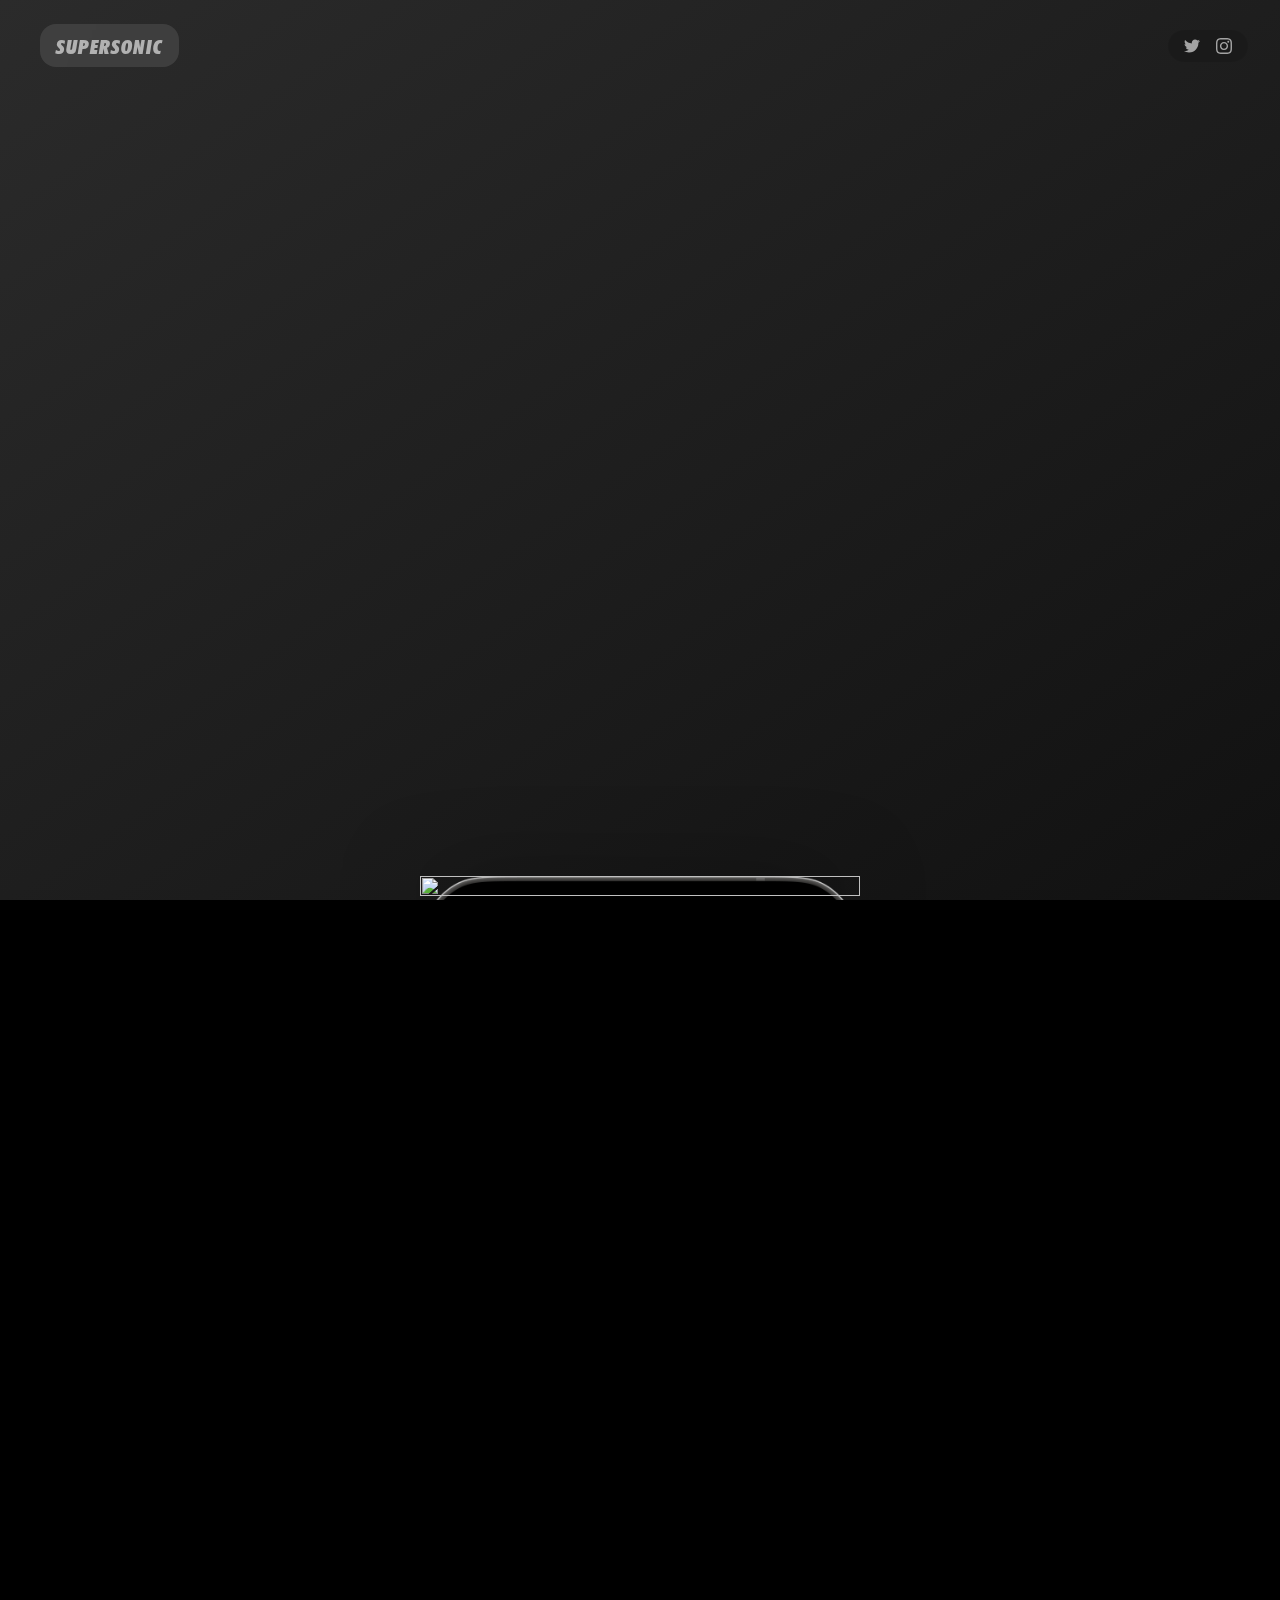
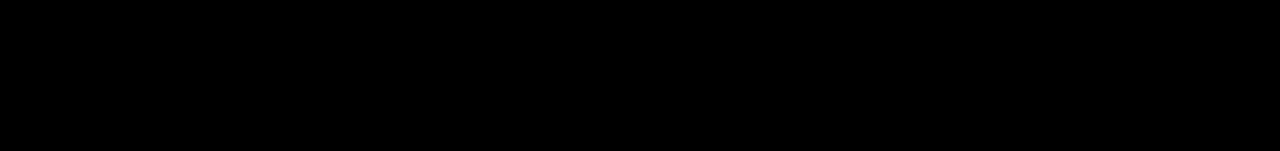
==== index.html @ 7fb21d20 "update official social title" ====
<!DOCTYPE html>
<html lang="en">

<head>
    <meta charset="UTF-8">
    <meta http-equiv="X-UA-Compatible" content="IE=edge">
    <meta name="viewport" content="width=device-width, initial-scale=1.0">
    <meta http-equiv="Content-Security-Policy" content="upgrade-insecure-requests">

    <title>Supersonic</title>

    <link rel="stylesheet" href="/css/style.css">
    <link rel="stylesheet" href="/css/responsive.css">
</head>

<body>
    <div class="wrapper">
        <canvas class="gradient-canvas"></canvas>

        <!-- Header -->
        <header class="container">
            <a href="/" class="logo-top">Supersonic</a>

            <div class="social-top">
                <!-- <a href="#">
                    <svg width="16" height="16" role="img" viewBox="0 0 24 24" fill="currentColor"
                        xmlns="http://www.w3.org/2000/svg">
                        <title>Facebook icon</title>
                        <path
                            d="M23.9981 11.9991C23.9981 5.37216 18.626 0 11.9991 0C5.37216 0 0 5.37216 0 11.9991C0 17.9882 4.38789 22.9522 10.1242 23.8524V15.4676H7.07758V11.9991H10.1242V9.35553C10.1242 6.34826 11.9156 4.68714 14.6564 4.68714C15.9692 4.68714 17.3424 4.92149 17.3424 4.92149V7.87439H15.8294C14.3388 7.87439 13.8739 8.79933 13.8739 9.74824V11.9991H17.2018L16.6698 15.4676H13.8739V23.8524C19.6103 22.9522 23.9981 17.9882 23.9981 11.9991Z">
                        </path>
                    </svg>
                </a> -->
                <a href="https://twitter.com/supersonic_run">
                    <svg width="16" height="16" role="img" viewBox="0 0 24 24" fill="currentColor"
                        xmlns="http://www.w3.org/2000/svg">
                        <title>Twitter icon</title>
                        <path
                            d="M23.954 4.569c-.885.389-1.83.654-2.825.775 1.014-.611 1.794-1.574 2.163-2.723-.951.555-2.005.959-3.127 1.184-.896-.959-2.173-1.559-3.591-1.559-2.717 0-4.92 2.203-4.92 4.917 0 .39.045.765.127 1.124C7.691 8.094 4.066 6.13 1.64 3.161c-.427.722-.666 1.561-.666 2.475 0 1.71.87 3.213 2.188 4.096-.807-.026-1.566-.248-2.228-.616v.061c0 2.385 1.693 4.374 3.946 4.827-.413.111-.849.171-1.296.171-.314 0-.615-.03-.916-.086.631 1.953 2.445 3.377 4.604 3.417-1.68 1.319-3.809 2.105-6.102 2.105-.39 0-.779-.023-1.17-.067 2.189 1.394 4.768 2.209 7.557 2.209 9.054 0 13.999-7.496 13.999-13.986 0-.209 0-.42-.015-.63.961-.689 1.8-1.56 2.46-2.548l-.047-.02z">
                        </path>
                    </svg> </a>
                <a href="https://www.instagram.com/supersonic_run">
                    <svg width="16" height="16" role="img" viewBox="0 0 24 24" fill="currentColor"
                        xmlns="http://www.w3.org/2000/svg">
                        <title>Instagram icon</title>
                        <path
                            d="M12 0C8.74 0 8.333.015 7.053.072 5.775.132 4.905.333 4.14.63c-.789.306-1.459.717-2.126 1.384S.935 3.35.63 4.14C.333 4.905.131 5.775.072 7.053.012 8.333 0 8.74 0 12s.015 3.667.072 4.947c.06 1.277.261 2.148.558 2.913.306.788.717 1.459 1.384 2.126.667.666 1.336 1.079 2.126 1.384.766.296 1.636.499 2.913.558C8.333 23.988 8.74 24 12 24s3.667-.015 4.947-.072c1.277-.06 2.148-.262 2.913-.558.788-.306 1.459-.718 2.126-1.384.666-.667 1.079-1.335 1.384-2.126.296-.765.499-1.636.558-2.913.06-1.28.072-1.687.072-4.947s-.015-3.667-.072-4.947c-.06-1.277-.262-2.149-.558-2.913-.306-.789-.718-1.459-1.384-2.126C21.319 1.347 20.651.935 19.86.63c-.765-.297-1.636-.499-2.913-.558C15.667.012 15.26 0 12 0zm0 2.16c3.203 0 3.585.016 4.85.071 1.17.055 1.805.249 2.227.415.562.217.96.477 1.382.896.419.42.679.819.896 1.381.164.422.36 1.057.413 2.227.057 1.266.07 1.646.07 4.85s-.015 3.585-.074 4.85c-.061 1.17-.256 1.805-.421 2.227-.224.562-.479.96-.899 1.382-.419.419-.824.679-1.38.896-.42.164-1.065.36-2.235.413-1.274.057-1.649.07-4.859.07-3.211 0-3.586-.015-4.859-.074-1.171-.061-1.816-.256-2.236-.421-.569-.224-.96-.479-1.379-.899-.421-.419-.69-.824-.9-1.38-.165-.42-.359-1.065-.42-2.235-.045-1.26-.061-1.649-.061-4.844 0-3.196.016-3.586.061-4.861.061-1.17.255-1.814.42-2.234.21-.57.479-.96.9-1.381.419-.419.81-.689 1.379-.898.42-.166 1.051-.361 2.221-.421 1.275-.045 1.65-.06 4.859-.06l.045.03zm0 3.678c-3.405 0-6.162 2.76-6.162 6.162 0 3.405 2.76 6.162 6.162 6.162 3.405 0 6.162-2.76 6.162-6.162 0-3.405-2.76-6.162-6.162-6.162zM12 16c-2.21 0-4-1.79-4-4s1.79-4 4-4 4 1.79 4 4-1.79 4-4 4zm7.846-10.405c0 .795-.646 1.44-1.44 1.44-.795 0-1.44-.646-1.44-1.44 0-.794.646-1.439 1.44-1.439.793-.001 1.44.645 1.44 1.439z">
                        </path>
                    </svg> </a>
            </div>
        </header>

        <!-- Main Content -->
        <div class="content  container">
            <div class="content__copy">
                <div class="hero">
                    <img src="/assets/images/crown.gif" class="hero-image" height="120" alt="">
                    <h1>
                        <span class="break-line  break-line--heading">Become</span>
                        a runner
                    </h1>
                    <p>
                        Go from zero to regularly running 5kms in just 90 days.
                        Feel your body in motion, get fit and come alive.
                    </p>

                    <a href="#" class="button  open-modal">
                        <svg width="20" height="20" role="img" viewBox="0 0 24 24" fill="currentColor"
                            xmlns="http://www.w3.org/2000/svg">
                            <title>Apple icon</title>
                            <path
                                d="M7.078 23.55c-.473-.316-.893-.703-1.244-1.15-.383-.463-.738-.95-1.064-1.454-.766-1.12-1.365-2.345-1.78-3.636-.5-1.502-.743-2.94-.743-4.347 0-1.57.34-2.94 1.002-4.09.49-.9 1.22-1.653 2.1-2.182.85-.53 1.84-.82 2.84-.84.35 0 .73.05 1.13.15.29.08.64.21 1.07.37.55.21.85.34.95.37.32.12.59.17.8.17.16 0 .39-.05.645-.13.145-.05.42-.14.81-.31.386-.14.692-.26.935-.35.37-.11.728-.21 1.05-.26.39-.06.777-.08 1.148-.05.71.05 1.36.2 1.94.42 1.02.41 1.843 1.05 2.457 1.96-.26.16-.5.346-.725.55-.487.43-.9.94-1.23 1.505-.43.77-.65 1.64-.644 2.52.015 1.083.29 2.035.84 2.86.387.6.904 1.114 1.534 1.536.31.21.582.355.84.45-.12.375-.252.74-.405 1.1-.347.807-.76 1.58-1.25 2.31-.432.63-.772 1.1-1.03 1.41-.402.48-.79.84-1.18 1.097-.43.285-.935.436-1.452.436-.35.015-.7-.03-1.034-.127-.29-.095-.576-.202-.856-.323-.293-.134-.596-.248-.905-.34-.38-.1-.77-.148-1.164-.147-.4 0-.79.05-1.16.145-.31.088-.61.196-.907.325-.42.175-.695.29-.855.34-.324.096-.656.154-.99.175-.52 0-1.004-.15-1.486-.45zm6.854-18.46c-.68.34-1.326.484-1.973.436-.1-.646 0-1.31.27-2.037.24-.62.56-1.18 1-1.68.46-.52 1.01-.95 1.63-1.26.66-.34 1.29-.52 1.89-.55.08.68 0 1.35-.25 2.07-.228.64-.568 1.23-1 1.76-.435.52-.975.95-1.586 1.26z">
                            </path>
                        </svg>
                        Get invited to Supersonic
                    </a>
                </div>
                <div class="more-info">
                    <div class="more-info__tile">
                        <h2>For everyday runners</h2>
                        <p>Most running apps focus on advanced runners. Supersonic was designed explicitly to help everyday runners get into and love running.</p>
                    </div>
                    <div class="more-info__tile">
                        <h2>Make runs fun</h2>
                        <p>“No pain, no gain”? Hogwash. With Supersonic, you’ll make steady progress with guided runs, become a runner and have fun along the way.</p>
                    </div>
                    <div class="more-info__tile">
                        <h2>A habit for life</h2>
                        <p>With Supersonic’s social running features, you’ll get motivated by being around others, look forward to every run and get a new habit for life.</p>
                    </div>
                </div>

                <footer>
                    <p>
                        Copyright &copy; 2021 Supersonic Inc. All Rights Reserved. <br />
                        Made by 
                        <a target="_blank" href="https://twitter.com/felixjamestin">Felix Jamestin</a>, 
                        <a target="_blank" href="https://twitter.com/thekaranchawla">Karan Chawla</a>, 
                        <a target="_blank" href="https://www.linkedin.com/in/puneetgoyal08/">Puneet Goyal</a>, and 
                        <a target="_blank" href="https://twitter.com/kushsolitary">Kushagra Agarwal</a>.
                    </p>
                </footer>
            </div>
            <div class="content__demo">
                <div class="phone">
                    <img src="/assets/images/screens/map.png" alt="">
                </div>

                <div class="more-info">
                    <div class="more-info__tile">
                        <h2>For everyday runners</h2>
                        <p>Most running apps focus on advanced runners. Supersonic was designed explicitly to help everyday runners get into and love running.</p>
                    </div>
                    <div class="more-info__tile">
                        <h2>Make runs fun</h2>
                        <p>“No pain, no gain”? Hogwash. With Supersonic, you’ll make steady progress with guided runs, become a runner and have fun along the way.</p>
                    </div>
                    <div class="more-info__tile">
                        <h2>A habit for life</h2>
                        <p>With Supersonic’s social running features, you’ll get motivated by being around others, look forward to every run and get a new habit for life.</p>
                    </div>
                </div>

                <footer>
                    <p>
                        Copyright &copy; 2021 Supersonic Inc. All Rights Reserved. <br />
                        Made by 
                        <a target="_blank" href="https://twitter.com/felixjamestin">Felix Jamestin</a>, 
                        <a target="_blank" href="https://twitter.com/thekaranchawla">Karan Chawla</a>, 
                        <a target="_blank" href="https://www.linkedin.com/in/puneetgoyal08/">Puneet Goyal</a>, and 
                        <a target="_blank" href="https://twitter.com/kushsolitary">Kushagra Agarwal</a>.
                    </p>
                </footer>


            </div>
            <div class="content__runners">
                <div class="aspect-ratio-box">
                    <div class="bubbles">
                        <div class="bubbles__child bubbles__child--1"></div>
                        <div class="bubbles__child bubbles__child--2"></div>
                        <div class="bubbles__child bubbles__child--3"></div>
                        <div class="bubbles__child bubbles__child--4"></div>
                        <div class="bubbles__child bubbles__child--5"></div>
                        <div class="bubbles__child bubbles__child--6"></div>
                        <div class="bubbles__child bubbles__child--7"></div>
                        <div class="bubbles__child bubbles__child--8"></div>
                        <div class="bubbles__child bubbles__child--9"></div>
                        <div class="bubbles__child bubbles__child--10"></div>
                        <div class="bubbles__child bubbles__child--11"></div>
                        <div class="bubbles__child bubbles__child--12"></div>
                    </div>
                </div>
            </div>
        </div>
    </div>

    <div class="modal">
        <div class="modal__overlay"></div>
        <div class="modal__main">
            <form method="post" class="beta-form">
                <div>
                    <p class="form-heading">Supersonic is currently under development. We'll send you an invite as soon
                        we launch our private beta.</p>
                    <p class="note">Thank you for your interest, you're now on the list!</p>

                    <div class="form-fields">
                        <label for="email">Email Address</label>
                        <input type="email" placeholder="eleanor@thegoodplace.com" name="email" required id="email">
                    </div>
                    <div class="form-fields">
                        <input type="submit" value="Submit" class="button">
                        <a href="" class="button  button--disabled">
                            Submitting...
                            <svg width="20px" height="20px" viewBox="0 0 24 24" xmlns="http://www.w3.org/2000/svg"
                                fill="currentColor" color="#fff">
                                <g>
                                    <path
                                        d="M10.998 22a.846.846 0 010-1.692 9.308 9.308 0 000-18.616 9.286 9.286 0 00-7.205 3.416.846.846 0 11-1.31-1.072A10.978 10.978 0 0110.998 0c6.075 0 11 4.925 11 11s-4.925 11-11 11z">
                                    </path>
                                    <animateTransform attributeName="transform" attributeType="XML" type="rotate"
                                        from="0 11 11" to="360 11 11" dur=".6s" calcMode="linear"
                                        repeatCount="indefinite"></animateTransform>
                                </g>
                            </svg>
                        </a>
                        <a href="" class="button  button--cancel">Close</a>
                    </div>
                    <p class="form__error"></p>
                </div>
            </form>
        </div>
    </div>

    <script src="/scripts/gradient.js"></script>
    <script src="/scripts/form.js"></script>
</body>

</html>
---- css/style.css ----
@import url('https://fonts.googleapis.com/css2?family=Roboto:wght@400;500;700&display=swap');

@font-face {
    font-family: 'FuturaBT';
    src: url('/assets/fonts/FuturaBT-CondExtraBlackIt.woff2') format('woff2'),
        url('/assets/fonts/FuturaBT-CondExtraBlackIt.woff') format('woff'),
        url('/assets/fonts/FuturaBT-CondExtraBlackIt.ttf') format('truetype');
    font-weight: normal;
    font-style: normal;
    font-display: swap;
}

* {
    margin: 0;
    padding: 0;
    box-sizing: border-box;
}

body {
    min-height: 100vh;
    font-family: Roboto, sans-serif;
    background: black
}

body.modal-open {
    max-height: 100vh;
    overflow: hidden;
}

body.modal-open .modal {
    visibility: visible;
    opacity: 1;
}

.wrapper {
    position: relative;
    min-height: 100vh;
    z-index: 0;
}

.wrapper > * {
    width: 100vw;
}

.wrapper:after,
.wrapper:before {
    content: '';
    position: fixed;
    width: 50%;
    top: 0;
    bottom: 0;
    z-index: -1;
}

.wrapper:before {
    width: 100%;
    background: linear-gradient(281.13deg, #FEDFDC 0%, #CDE7C7 50%);
}

.gradient-canvas {
    position: fixed;
    width: 100%;
    height: 100%;
    top: 0;
    left: 0;

    --gradient-color-1: #65DC93;
    --gradient-color-2: #CDE7C7;
    --gradient-color-3: #FFD7C3;
    --gradient-color-4: #FEDFDC;  

    transform: translateX(-100%);
    animation: 1s ease 0.4s forwards expand-light;
    -webkit-animation: 1s ease 0.4s forwards expand-light;
    -webkit-transform: translateX(-100%);
    -moz-transform: translateX(-100%);
    -ms-transform: translateX(-100%);
    -o-transform: translateX(-100%);
}

.wrapper:after {
    width: 100%;
    transform: translateX(0);
    background: linear-gradient(144.79deg, #2B2B2B 0%, #111111 100%);
    /* animation: 1s ease 0.4s forwards contract-dark;
    -webkit-animation: 1s ease 0.4s forwards contract-dark; */
}
/* 
@keyframes contract-dark {
    0% {
        width: 100%;
        transform: translateX(0);
        -webkit-transform: translateX(0);
        -moz-transform: translateX(0);
        -ms-transform: translateX(0);
        -o-transform: translateX(0);
    }
    100% {
        width: 50%;
        transform: translateX(100%);
        -webkit-transform: translateX(100%);
        -moz-transform: translateX(100%);
        -ms-transform: translateX(100%);
        -o-transform: translateX(100%);
    }
} */

@keyframes expand-light {
    0% {
        transform: translateX(-100%);
        -webkit-transform: translateX(-100%);
        -moz-transform: translateX(-100%);
        -ms-transform: translateX(-100%);
        -o-transform: translateX(-100%);
    }
    100% {
        transform: translateX(-50%);
        -webkit-transform: translateX(-50%);
        -moz-transform: translateX(-50%);
        -ms-transform: translateX(-50%);
        -o-transform: translateX(-50%);
    }
}

.container {
    max-width: 1600px;
    margin: 0 auto;
    padding: 0 40px;
}

header {
    display: flex;
    justify-content: space-between;
    align-items: center;
    position: sticky;
    top: 24px;
    align-self: flex-start;
    z-index: 5;
}

.logo-top {
    font-size: 20px;
    font-family: FuturaBT, sans-serif;
    color: rgba(255, 255, 255, 0.6);
    text-decoration: none;
    text-transform: uppercase;
    letter-spacing: 1px;
    animation: 0.3s ease 0.4s forwards turn-black;
    -webkit-animation: 0.3s ease 0.4s forwards turn-black;
    padding: 8px 16px;
    background: rgba(255, 255, 255, 0.1);
    backdrop-filter: blur(20px);
    -webkit-backdrop-filter: blur(20px);
    -moz-backdrop-filter: blur(20px);
    border-radius: 16px;
    -moz-border-radius: 16px;
    -ms-border-radius: 16px;
    -o-border-radius: 16px;
    -webkit-border-radius: 16px;
}

@keyframes turn-black {
    from { color: rgba(255, 255, 255, 0.6); }
    to { color: rgba(0, 0, 0, 0.6); }
}

.social-top {
    margin: 0 -8px;
    font-size: 0;

    padding: 8px;
    background: rgba(0, 0, 0, 0.1);
    backdrop-filter: blur(20px);
    -webkit-backdrop-filter: blur(20px);
    -moz-backdrop-filter: blur(20px);
    border-radius: 16px;
    -moz-border-radius: 16px;
    -ms-border-radius: 16px;
    -o-border-radius: 16px;
    -webkit-border-radius: 16px;
}

.social-top a {
    margin: 0 8px;
    opacity: 0.6;
    color: white;
    transition: opacity 0.14s ease;
    display: inline-block;
    height: 16px;
    width: 16px;
    -webkit-transition: opacity 0.14s ease;
    -moz-transition: opacity 0.14s ease;
    -ms-transition: opacity 0.14s ease;
    -o-transition: opacity 0.14s ease;
}

.social-top a:hover {
    opacity: 1
}

.content {
    display: flex;
    flex: 1;
    align-items: center;
    min-height: calc(100vh - 59px);
    padding-top: 32px;
}

.content__copy {
    flex: 1;
    opacity: 0;
    align-self: stretch;

    transform: translateX(-100px);
    -webkit-transform: translateX(-100px);
    -moz-transform: translateX(-100px);
    -ms-transform: translateX(-100px);
    -o-transform: translateX(-100px);
    animation: 1s ease 0.5s forwards fadein;
    -webkit-animation: 1s ease 0.5s forwards fadein;
}

.hero {
    padding-top: 80px;
    width: calc(50% - 300px);
}

@keyframes fadein {
    from {
        opacity: 0;
        transform:  translateX(-100px);
        -webkit-transform:  translateX(-100px);
        -moz-transform:  translateX(-100px);
        -ms-transform:  translateX(-100px);
        -o-transform:  translateX(-100px);
    }
    to {
        opacity: 1;
        transform:  translateX(0);
        -webkit-transform:  translateX(0);
        -moz-transform:  translateX(0);
        -ms-transform:  translateX(0);
        -o-transform:  translateX(0);
}
}

.hero-image {
    mix-blend-mode: darken;
}

.break-line {
    display: block;
}

h1 {
    font-size: 80px;
    line-height: 80px;
    font-family: FuturaBT, sans-serif;
    margin-top: 40px;
    color: #222;
}

p {
    font-size: 20px;
    color: rgba(0, 0, 0, 0.6);
    font-weight: 500;
    line-height: 1.5;
    margin-top: 40px;
}

.button {
    background: #1ACA5F;
    box-shadow: 0px 0px 30px rgba(26, 202, 95, 0.4);
    border-radius: 500px;
    -webkit-border-radius: 500px;
    -moz-border-radius: 500px;
    -ms-border-radius: 500px;
    -o-border-radius: 500px;
    display: inline-flex;
    align-items: center;
    color: white;
    text-decoration: none;
    padding: 16px 32px;
    font-size: 18px;
    font-weight: 500;
    margin-top: 40px;
}

.button--disabled {
    opacity: 0.75;
    pointer-events: none;
}

.button svg {
    margin-right: 12px;
    position: relative;
    top: -1px;
}

.content__demo {
    display: flex;
    align-items: flex-end;
    position: fixed;
    bottom: 0;
    left: 50%;
    z-index: 2;
    transform: translateX(-50%);
    -webkit-transform: translateX(-50%);
    -moz-transform: translateX(-50%);
    -ms-transform: translateX(-50%);
    -o-transform: translateX(-50%);
}

.content__demo .more-info, 
.content__demo footer {
    display: none;
}

.content__runners {
    align-self: stretch;
    display: flex;
    justify-content: flex-start;
    align-items: center;
    flex: 1;
    position: fixed;
    top: 0;
    bottom: 0;
    right: 0;
    height: 100%;
    width: 50%;
}

.phone {
    width: 440px;
    max-height: 800px;
    height: 100%;
    background: url(/assets/images/iphone.png) center top no-repeat;
    background-size: cover;
    position: relative;
    z-index: 2;
    filter: drop-shadow(0 5px 40px rgba(0, 0, 0, 0.5));
    -webkit-filter: drop-shadow(0 5px 40px rgba(0, 0, 0, 0.5));
    overflow: hidden;
}

.phone img {
    object-fit: cover;
    object-position: center top;
    width: 100%;
    height: 100%;
}

.aspect-ratio-box {
    position: relative;
    width: 100%;
    height: 0;
    top: 64px;
    padding-top: calc(684 / 590 * 100%);
}

.bubbles {
    position: absolute;
    width: 100%;
    height: 100%;
    left: 20%;
    top: 50%;
    transform: translateY(-50%);
    max-width: 540px;
    max-height: 626px;
    mask-image: linear-gradient(90deg, rgba(43, 43, 43, 0) 9.83%, #111111 39.15%);
    -webkit-mask-image: linear-gradient(90deg, rgba(43, 43, 43, 0) 9.83%, #111111 39.15%);
    -webkit-transform: translateY(-50%);
    -moz-transform: translateY(-50%);
    -ms-transform: translateY(-50%);
    -o-transform: translateY(-50%);
}

.bubbles__child {
    background: #444;
    border-radius: 50%;
    position: absolute;
    -webkit-border-radius: 50%;
    -moz-border-radius: 50%;
    -ms-border-radius: 50%;
    -o-border-radius: 50%;
    background-size: contain;
    opacity: 0;
    transform: scale(0.5);
    -webkit-transform: scale(0.5);
    -moz-transform: scale(0.5);
    -ms-transform: scale(0.5);
    -o-transform: scale(0.5);
    animation: 0.2s ease 0s forwards bubble-up;
    -webkit-animation: 0.2s ease 0s forwards bubble-up;
}

.bubbles__child--1 {
    width: 17.28813559322034%;
    height: 14.912280701754385%;
    top: 0.7309941520467835%;
    left: 19.661016949152543%;
    background-image: url(/assets/images/runners/1.png);

    animation-delay: 1s;
}

.bubbles__child--2 {
    width: 13.559322033898304%;
    height: 11.695906432748536%;
    top: 20.029239766081872%;
    left: 8.64406779661017%;
    background-image: url(/assets/images/runners/2.png);
    animation-delay: 1.05s;
}

.bubbles__child--3 {
    width: 30.677966101694913%;
    height: 26.46198830409357%;
    top: 38.30409356725146%;
    left: 0%;
    background-image: url(/assets/images/runners/3.png);
    animation-delay: 1.10s;
}

.bubbles__child--4 {
    width: 27.11864406779661%;
    height: 23.391812865497073%;
    top: 69.88304093567251%;
    left: 13.728813559322035%;
    background-image: url(/assets/images/runners/4.png);
    animation-delay: 1.15s;
}

.bubbles__child--5 {
    width: 24.576271186440678%;
    height: 21.198830409356724%;
    top: 18.859649122807017%;
    left: 26.27118644067797%;
    background-image: url(/assets/images/runners/5.png);
    animation-delay: 1.20s;
}

.bubbles__child--6 {
    width: 27.45762711864407%;
    height: 23.684210526315788%;
    top: 44.88304093567251%;
    left: 36.271186440677965%;
    background-image: url(/assets/images/runners/6.png);
    animation-delay: 1.25s;
}

.bubbles__child--7 {
    width: 32.3728813559322%;
    height: 27.923976608187136%;
    top: 72.07602339181285%;
    left: 46.440677966101696%;
    background-image: url(/assets/images/runners/7.png);
    animation-delay: 1.30s;
}

.bubbles__child--8 {
    width: 27.11864406779661%;
    height: 23.391812865497073%;
    top: 0%;
    left: 50.847457627118644%;
    background-image: url(/assets/images/runners/8.png);
    animation-delay: 1.35s;
}

.bubbles__child--9 {
    width: 16.101694915254235%;
    height: 13.88888888888889%;
    top: 29.093567251461987%;
    left: 56.271186440677965%;
    background-image: url(/assets/images/runners/9.png);
    animation-delay: 1.40s;
}

.bubbles__child--10 {
    width: 17.28813559322034%;
    height: 14.912280701754385%;
    top: 24.853801169590643%;
    left: 79.66101694915254%;
    background-image: url(/assets/images/runners/10.png);
    animation-delay: 1.45s;
}

.bubbles__child--11 {
    width: 30.677966101694913%;
    height: 26.46198830409357%;
    top: 45.614035087719294%;
    left: 69.32203389830508%;
    background-image: url(/assets/images/runners/11.png);
    animation-delay: 1.50s;
}

.bubbles__child--12 {
    width: 13.559322033898304%;
    height: 11.695906432748536%;
    top: 76.31578947368422%;
    left: 83.38983050847457%;
    background-image: url(/assets/images/runners/12.png);
    animation-delay: 1.55s;
}

@keyframes bubble-up {
    from {
        opacity: 0;
        transform: scale(0.5);
        -webkit-transform: scale(0.5);
        -moz-transform: scale(0.5);
        -ms-transform: scale(0.5);
        -o-transform: scale(0.5);
    }
    to {
        opacity: 1;
        transform: scale(1);
        -webkit-transform: scale(1);
        -moz-transform: scale(1);
        -ms-transform: scale(1);
        -o-transform: scale(1);
    }
}


/** More info **/
.more-info {
    width: calc(50% - 300px);
    margin-top: 80px;
}

.more-info__tile__icon {
    height: 56px;
    width: 56px;
    background: rgba(0, 0, 0, 0.25);
    border-radius: 50%;
    -webkit-border-radius: 50%;
    -moz-border-radius: 50%;
    -ms-border-radius: 50%;
    -o-border-radius: 50%;
    margin-bottom: 24px;
}

.more-info__tile p {
    font-size: 18px;
    margin-top: 20px;
    color: rgba(0, 0, 0, 0.6);
}

.more-info__tile h2 {
    font-size: 28px;
    font-family: FuturaBT, sans-serif;
    color: rgba(0, 0, 0, 0.75);
    letter-spacing: 1px;
    padding-left: 20px;
    position: relative;
}

.more-info__tile h2:before {
    content: '';
    position: absolute;
    left: 0;
    height: 80%;
    width: 4px;
    top: 6px;
    border-radius: 2px;
    background: #1ACA5F;
    -webkit-border-radius: 2px;
    -moz-border-radius: 2px;
    -ms-border-radius: 2px;
    -o-border-radius: 2px;
}

.more-info__tile:not(:last-of-type) {
    margin-bottom: 48px;
}

footer {
    width: calc(50% - 300px);
    margin-top: 80px;
    padding-bottom: 80px;
}

footer p {
    font-size: 16px;
    font-weight: 400;
    margin-top: 16px;
}

footer a {
    color: rgba(0, 0, 0, 0.75);
}

/** Modal **/
.modal {
    visibility: hidden;
    opacity: 0;
    transition: all 0.2s ease;
}

.modal__main {
    position: fixed;
    width: calc(100% - 80px);
    max-width: 500px;
    padding: 40px;
    border-radius: 20px;
    background: linear-gradient(281.13deg, #FEDFDC 0%, #CDE7C7 50%);
    left: 50%;
    top: 50%;
    transform: translate(-50%, -50%);
}

.modal__main p.form-heading {
    margin-bottom: 30px;
    font-size: 20px;
    line-height: 150%;
    margin-top: 0;
}

.modal__main label { 
    display: block; 
    font-family: 'Roboto', sans-serif;
    color: rgba(0, 0, 0, 0.5);
    font-weight: 500;
}

.modal__main input {
    font-family: 'Roboto', sans-serif;
}

.modal__main .note, 
.modal__main .form__error {
    font-size: 16px;
    margin-top: 8px;
    font-weight: 400;
    display: none;
    letter-spacing: 0;
}

.modal__main input[type=email] {
    height: 48px;
    display: block;
    width: 100%;
    margin-top: 10px;
    border-radius: 10px;
    outline: 0;
    border: 0;
    padding: 0 20px;
    font-size: 16px;
}

.modal__main input[type=submit], .button--cancel {
    display: inline-block;
    border: 0;
    outline: 0;
    margin-top: 30px;
    cursor: pointer;
    padding: 12px 40px;
    margin-right: 10px;
}

.modal__main .button--cancel {
    color: rgba(0, 0, 0, 0.5);
    background: transparent;
    border: 1px solid #1ACA5F;
    opacity: 1;
    visibility: visible;
    text-align: center;
    transition: opacity 0.2s ease;
    -webkit-transition: opacity 0.2s ease;
    -moz-transition: opacity 0.2s ease;
    -ms-transition: opacity 0.2s ease;
    -o-transition: opacity 0.2s ease;
}

.modal__overlay {
    position: fixed;
    left: 0;
    right: 0;
    top: 0;
    bottom: 0;
    background: rgba(0, 0, 0, 0.8);
}

.beta-form .button--disabled {
    display: none;
    margin-top: 30px;
    align-items: center;
}

.beta-form .button--disabled svg {
    top: 0;
    margin-left: 5px;
    margin-right: 0;
}

.beta-form--submitting .button--cancel {
    opacity: 0;
    visibility: hidden;
}

.beta-form--submitting .button--disabled {
    display: inline-flex;
}

.beta-form--submitting input[type=submit] {
    display: none;
}

.beta-form--submitted .form-fields {
     display: none;
}

.beta-form--submitted .note {
    display: block;
}

.beta-form--error .form__error {
    display: block;
}
---- css/responsive.css ----
@media (max-width: 1400px) {
    h1 {
        font-size: 64px;
        line-height: 72px;
    }
    
    p {
        padding-right: 40px;
    }
}

@media (max-width: 1000px) {
    .content__runners {
        display: none;
    }
}


@media (max-width: 800px) {
    .content__runners {
        display: none;
    }

    .content {
        flex-direction: column;
        align-items: center;
        padding-top: 40px;
    }

    .wrapper:before { width: 100%; animation: none ; -webkit-animation: none ; }
    .wrapper:after { width: 0%; animation: none ; -webkit-animation: none ; }
    .gradient-canvas {
        width: 100%;
        animation: none ;
        -webkit-animation: none;
        transform: none;
        -webkit-transform: none;
        -moz-transform: none;
        -ms-transform: none;
        -o-transform: none;
}

    .content__copy {
        animation: none;
        -webkit-animation: none;
        opacity: 1;
        transform: translateX(0);
        -webkit-transform: translateX(0);
        -moz-transform: translateX(0);
        -ms-transform: translateX(0);
        -o-transform: translateX(0);
}
    .social-top a {
        color: black
    }

    .phone {
        height: auto;
        max-height: unset;
        margin-top: 40px;
        width: 100%;
        max-width: 440px;
    }

    .content__demo {
        position: relative;
        margin: 0 -40px;
        padding: 0 40px 40px;
    }

    .content__demo:before {
        background: linear-gradient(144.79deg, #2B2B2B 0%, #111111 100%);
        content: '';
        top: 160px;
        left: 0;
        right: 0;
        bottom: 0;
        position: absolute;
    }

    .content__copy {
        text-align: center;
    }

    h1 {
        font-size: 48px;
        line-height: 56px;
        margin-top: 24px;
    }

    p {
        margin-top: 24px;
        padding-right: 0;
        max-width: 100%;
    }

    .button {
        margin-top: 24px;
        width: 100%;
        justify-content: center;
    }

    .break-line--heading {
        display: inline;
    }

    .content__demo,
    .content__copy {
        justify-content: center;
    }

    a.logo-top {
        color: black;
        animation: none;
        -webkit-animation: none;
}
}

@media (min-height: 1000px) {
    .content__demo {
        align-items: center;
    }

    .phone {
        max-height: 890px;
    }
}
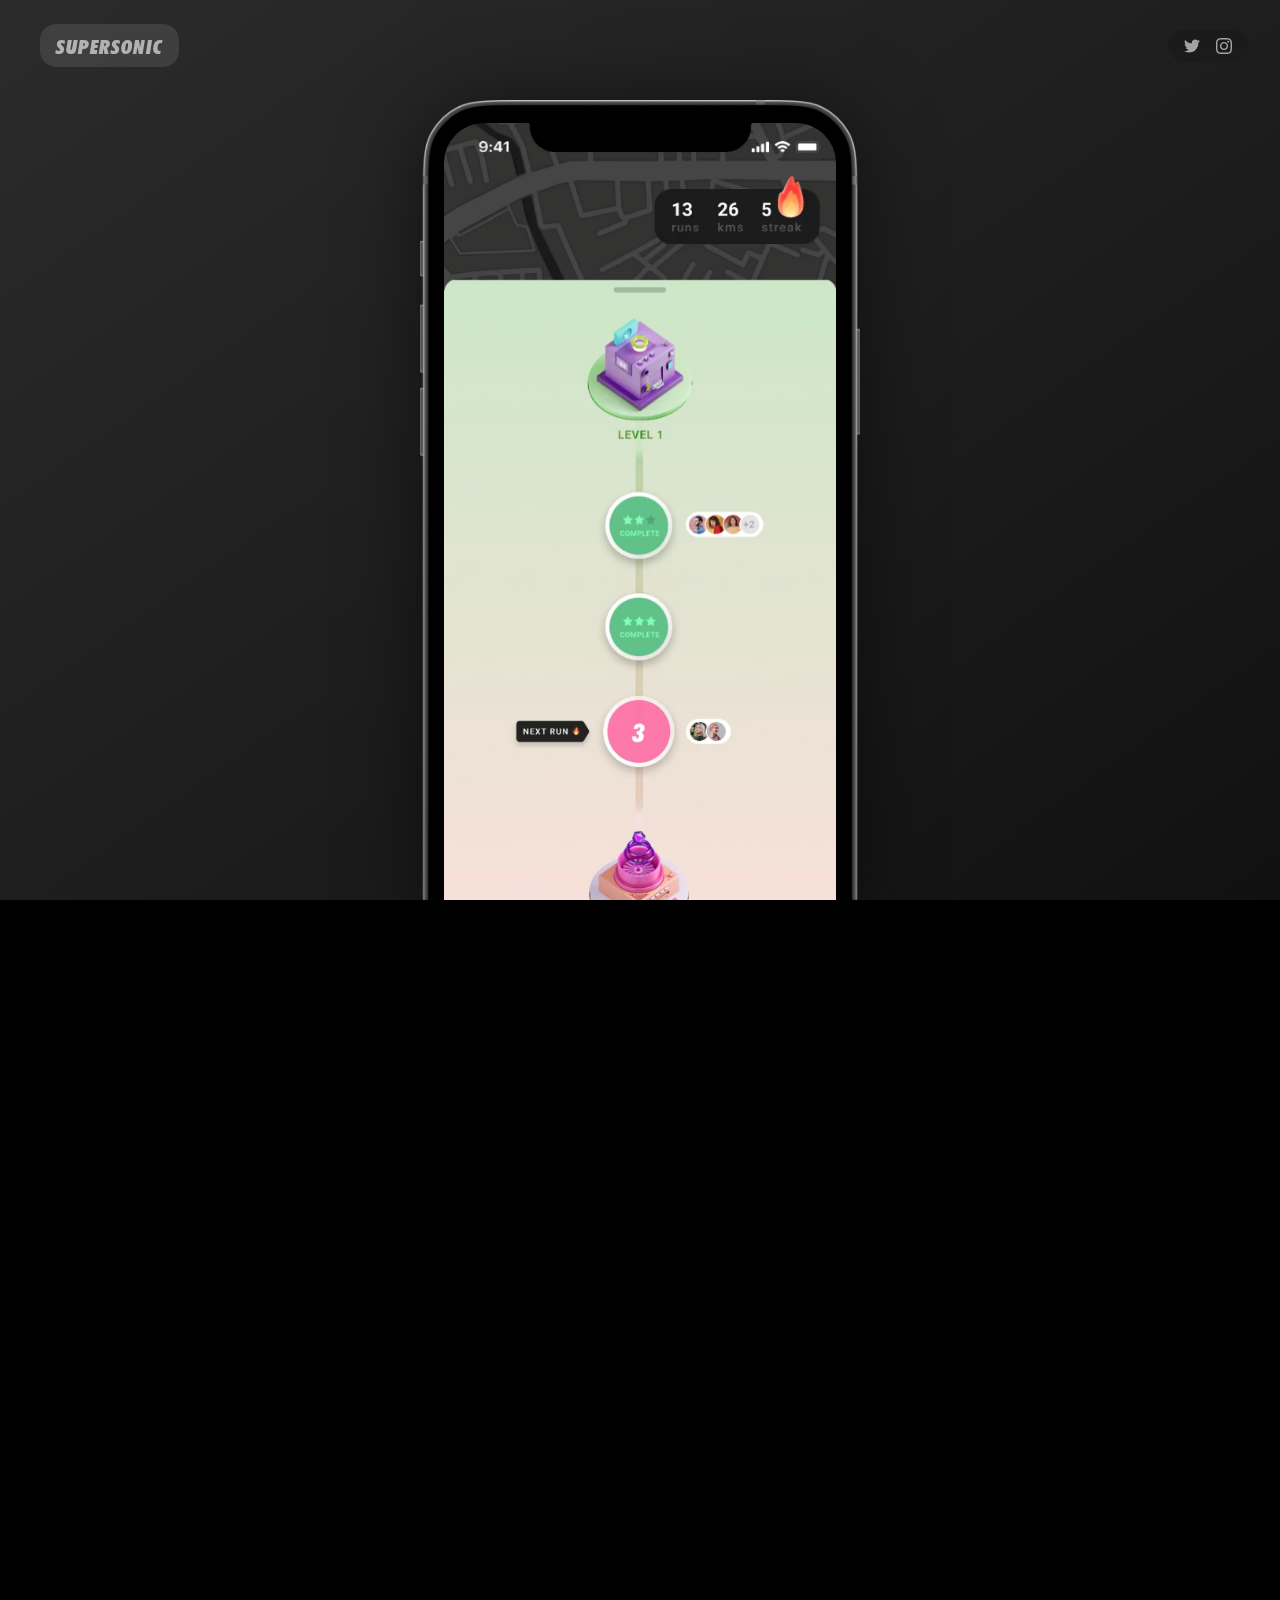
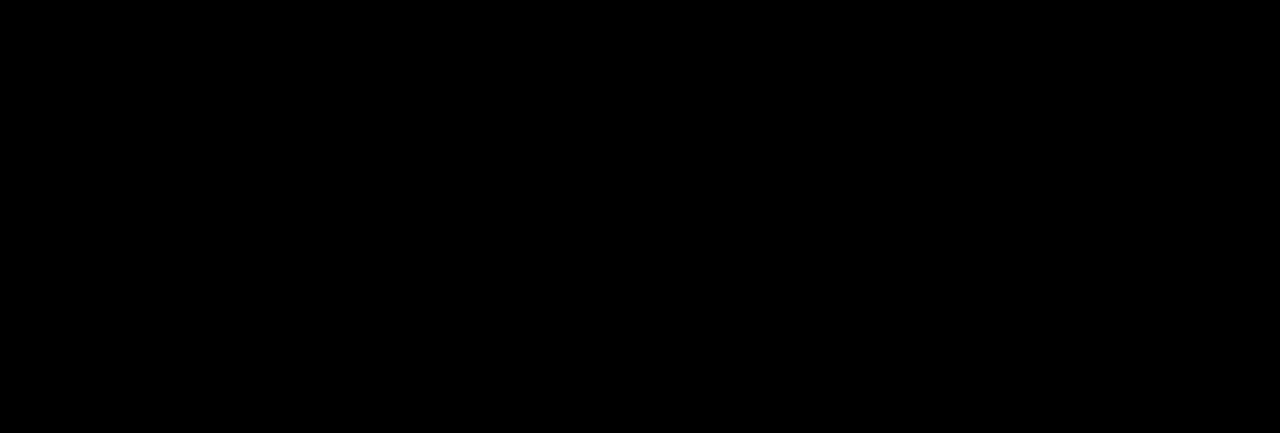
==== commit 27a934f9: "add video inside phone" ====
--- a/index.html
+++ b/index.html
@@ -103,7 +103,12 @@
             </div>
             <div class="content__demo">
                 <div class="phone">
-                    <img src="/assets/images/screens/map.png" alt="">
+                    <div class="video-container">
+                        <video autoplay preload loop muted playsinline>
+                            <source src="/assets/videos/website-video.mp4" type="video/mp4" />
+                            <source src="/assets/videos/website-video.webm" type="video/webm" />
+                        </video> 
+                    </div>
                 </div>
 
                 <div class="more-info">
--- a/css/style.css
+++ b/css/style.css
@@ -55,6 +55,14 @@
 .wrapper:before {
     width: 100%;
     background: linear-gradient(281.13deg, #FEDFDC 0%, #CDE7C7 50%);
+    transform: translateX(-100%);
+    animation: 1s ease 0.4s forwards expand-light;
+    -webkit-animation: 1s ease 0.4s forwards expand-light;
+    -webkit-transform: translateX(-100%);
+    -moz-transform: translateX(-100%);
+    -ms-transform: translateX(-100%);
+    -o-transform: translateX(-100%);
+    z-index: 0;
 }
 
 .gradient-canvas {
@@ -343,15 +351,34 @@
     overflow: hidden;
 }
 
-.phone img {
+.phone img,
+.phone video {
     object-fit: cover;
     object-position: center top;
     width: 100%;
     height: 100%;
 }
 
+.phone video {
+    position: absolute;
+    left: 5.5%;
+    top: 2.55%;
+    width: 89%;
+    height: 95%;
+    border-radius: 40px;
+    -webkit-border-radius: 40px;
+    -moz-border-radius: 40px;
+    -ms-border-radius: 40px;
+    -o-border-radius: 40px;
+}
+
+.video-container {
+    padding-top: calc(760 / 375 * 100%);
+    height: 0;
+    position: relative;
+}
+
 .aspect-ratio-box {
-    position: relative;
     width: 100%;
     height: 0;
     top: 64px;
@@ -529,6 +556,17 @@
     margin-top: 80px;
 }
 
+.more-info__tile {
+    padding: 28px;
+    background: rgba(255, 255, 255, 0.15);
+    box-shadow: 0 8px 32px 0 rgba(0, 0, 0, 0.1);
+    border-radius: 24px;
+    -webkit-border-radius: 24px;
+    -moz-border-radius: 24px;
+    -ms-border-radius: 24px;
+    -o-border-radius: 24px;
+}
+
 .more-info__tile__icon {
     height: 56px;
     width: 56px;
@@ -552,12 +590,12 @@
     font-family: FuturaBT, sans-serif;
     color: rgba(0, 0, 0, 0.75);
     letter-spacing: 1px;
-    padding-left: 20px;
+    /* padding-left: 20px; */
     position: relative;
 }
 
 .more-info__tile h2:before {
-    content: '';
+    /* content: ''; */
     position: absolute;
     left: 0;
     height: 80%;
@@ -572,7 +610,7 @@
 }
 
 .more-info__tile:not(:last-of-type) {
-    margin-bottom: 48px;
+    margin-bottom: 32px;
 }
 
 footer {
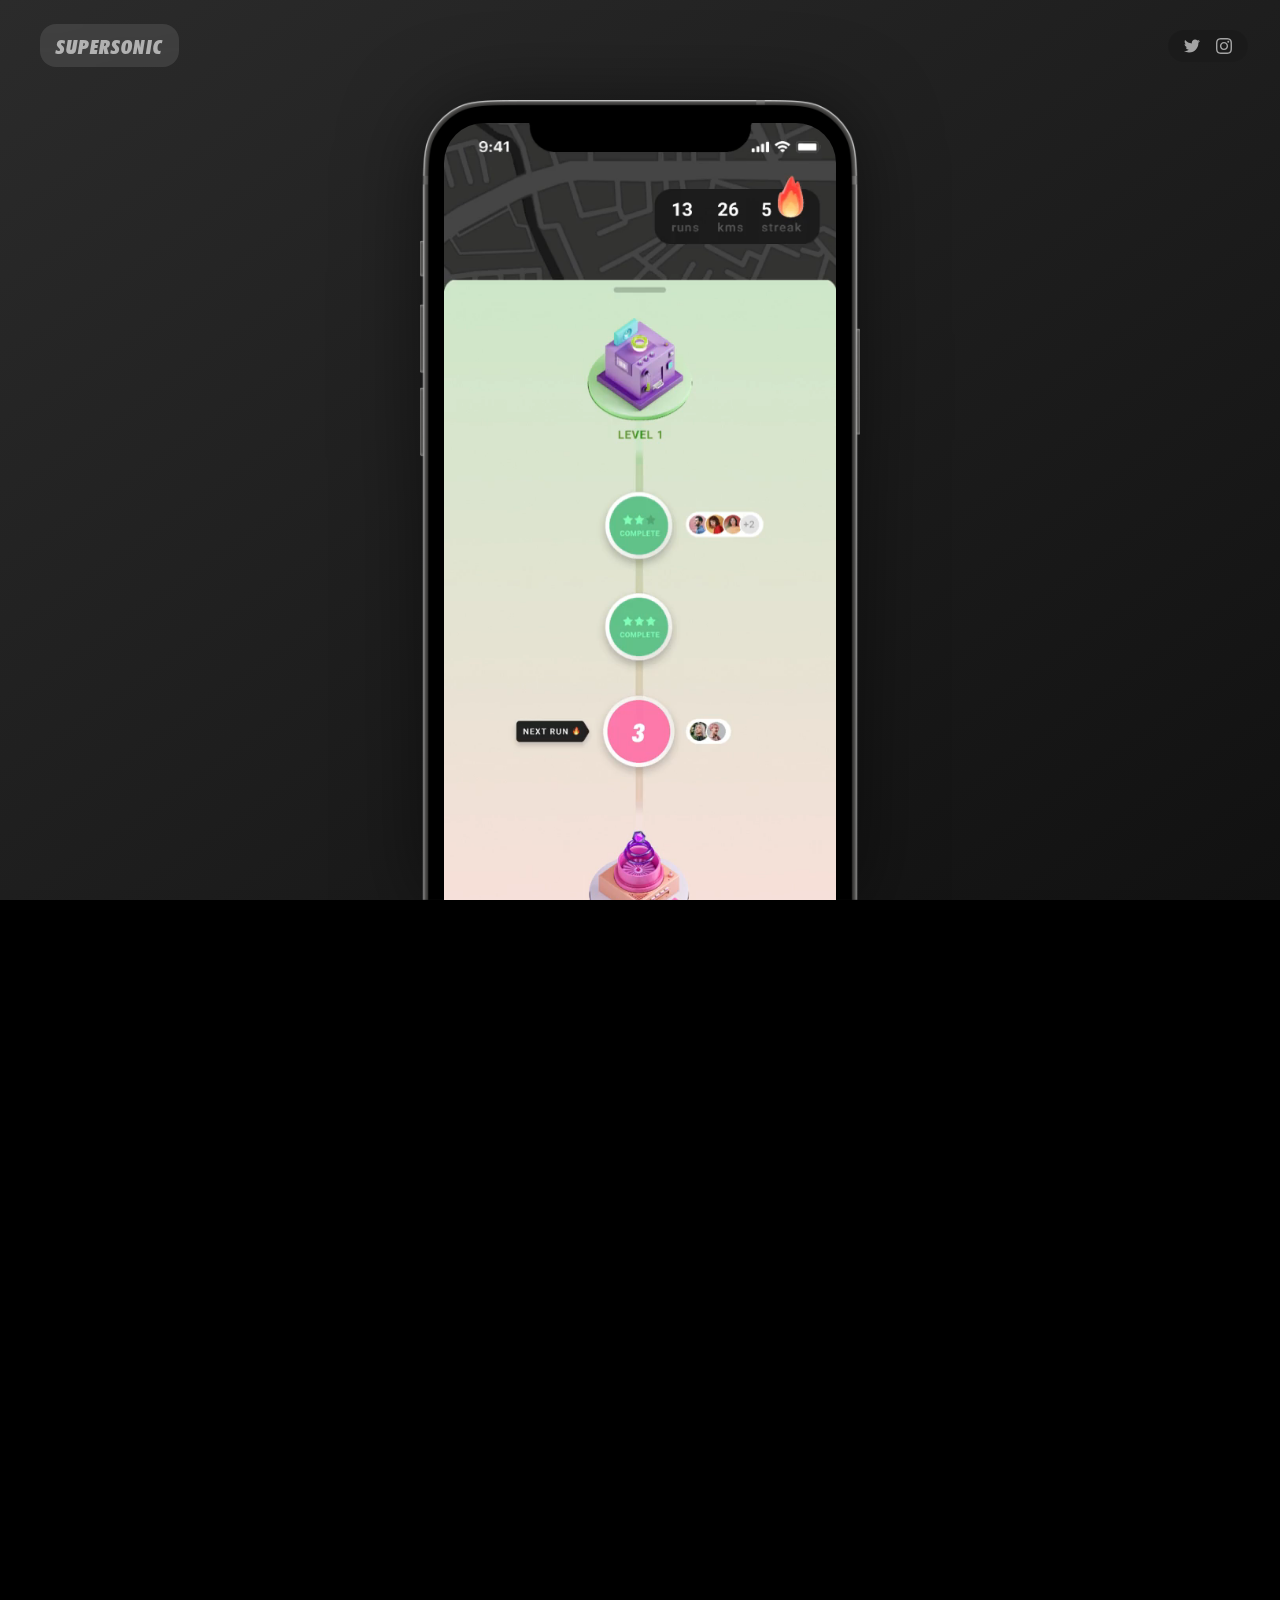
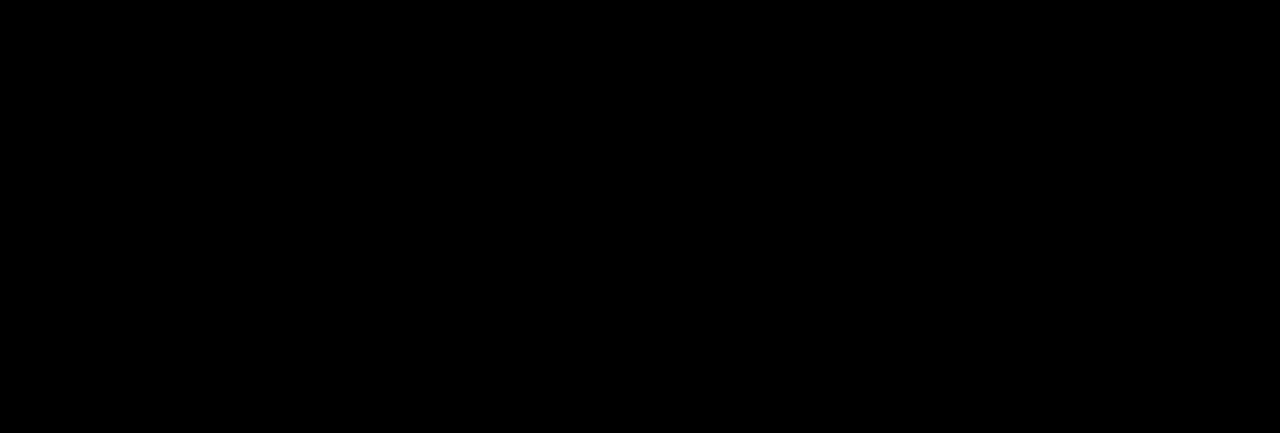
==== commit 976db35c: "update umami tracking" ====
--- a/index.html
+++ b/index.html
@@ -8,9 +8,21 @@
     <meta http-equiv="Content-Security-Policy" content="upgrade-insecure-requests">
 
     <title>Supersonic</title>
+    <meta name="description" content="Go from zero to regularly running 5kms in just 90 days. Feel your body in motion, get fit and come alive.">
+
+    <meta property="og:title" content="Supersonic">
+    <meta property="og:description" content="Go from zero to regularly running 5kms in just 90 days. Feel your body in motion, get fit and come alive.">
+    <meta property="og:image" content="/assets/images/thumbnail.jpg">
+    <meta property="og:url" content="https://supersonic.run">
+    <meta name="twitter:card" content="summary_large_image">
+
+    <link rel="icon" type="image/png" sizes="32x32" href="/assets/favicon-32x32.png">
+    <link rel="icon" type="image/png" sizes="16x16" href="/assets/favicon-16x16.png">
 
     <link rel="stylesheet" href="/css/style.css">
     <link rel="stylesheet" href="/css/responsive.css">
+
+    <script async defer data-website-id="a09f2376-d009-4b49-8074-c4e86eb43faa" src="https://umami.supersonic.run/umami.js"></script>
 </head>
 
 <body>
@@ -64,7 +76,7 @@
                         Feel your body in motion, get fit and come alive.
                     </p>
 
-                    <a href="#" class="button  open-modal">
+                    <a href="#" class="button  open-modal  umami--click--signup-button">
                         <svg width="20" height="20" role="img" viewBox="0 0 24 24" fill="currentColor"
                             xmlns="http://www.w3.org/2000/svg">
                             <title>Apple icon</title>
@@ -94,10 +106,10 @@
                     <p>
                         Copyright &copy; 2021 Supersonic Inc. All Rights Reserved. <br />
                         Made by 
-                        <a target="_blank" href="https://twitter.com/felixjamestin">Felix Jamestin</a>, 
-                        <a target="_blank" href="https://twitter.com/thekaranchawla">Karan Chawla</a>, 
-                        <a target="_blank" href="https://www.linkedin.com/in/puneetgoyal08/">Puneet Goyal</a>, and 
-                        <a target="_blank" href="https://twitter.com/kushsolitary">Kushagra Agarwal</a>.
+                        <a rel="noreferrer" target="_blank" href="https://twitter.com/felixjamestin">Felix Jamestin</a>, 
+                        <a rel="noreferrer" target="_blank" href="https://twitter.com/thekaranchawla">Karan Chawla</a>, 
+                        <a rel="noreferrer" target="_blank" href="https://www.linkedin.com/in/puneetgoyal08/">Puneet Goyal</a>, and 
+                        <a rel="noreferrer" target="_blank" href="https://twitter.com/kushsolitary">Kushagra Agarwal</a>.
                     </p>
                 </footer>
             </div>
@@ -107,7 +119,8 @@
                         <video autoplay preload loop muted playsinline>
                             <source src="/assets/videos/website-video.mp4" type="video/mp4" />
                             <source src="/assets/videos/website-video.webm" type="video/webm" />
-                        </video> 
+                        </video>
+                        <img class="video-mask" src="/assets/images/video-mask.png" alt="">
                     </div>
                 </div>
 
@@ -175,7 +188,7 @@
                     </div>
                     <div class="form-fields">
                         <input type="submit" value="Submit" class="button">
-                        <a href="" class="button  button--disabled">
+                        <a href="#" class="button  button--disabled">
                             Submitting...
                             <svg width="20px" height="20px" viewBox="0 0 24 24" xmlns="http://www.w3.org/2000/svg"
                                 fill="currentColor" color="#fff">
@@ -189,7 +202,7 @@
                                 </g>
                             </svg>
                         </a>
-                        <a href="" class="button  button--cancel">Close</a>
+                        <a href="#" class="button  button--cancel">Close</a>
                     </div>
                     <p class="form__error"></p>
                 </div>
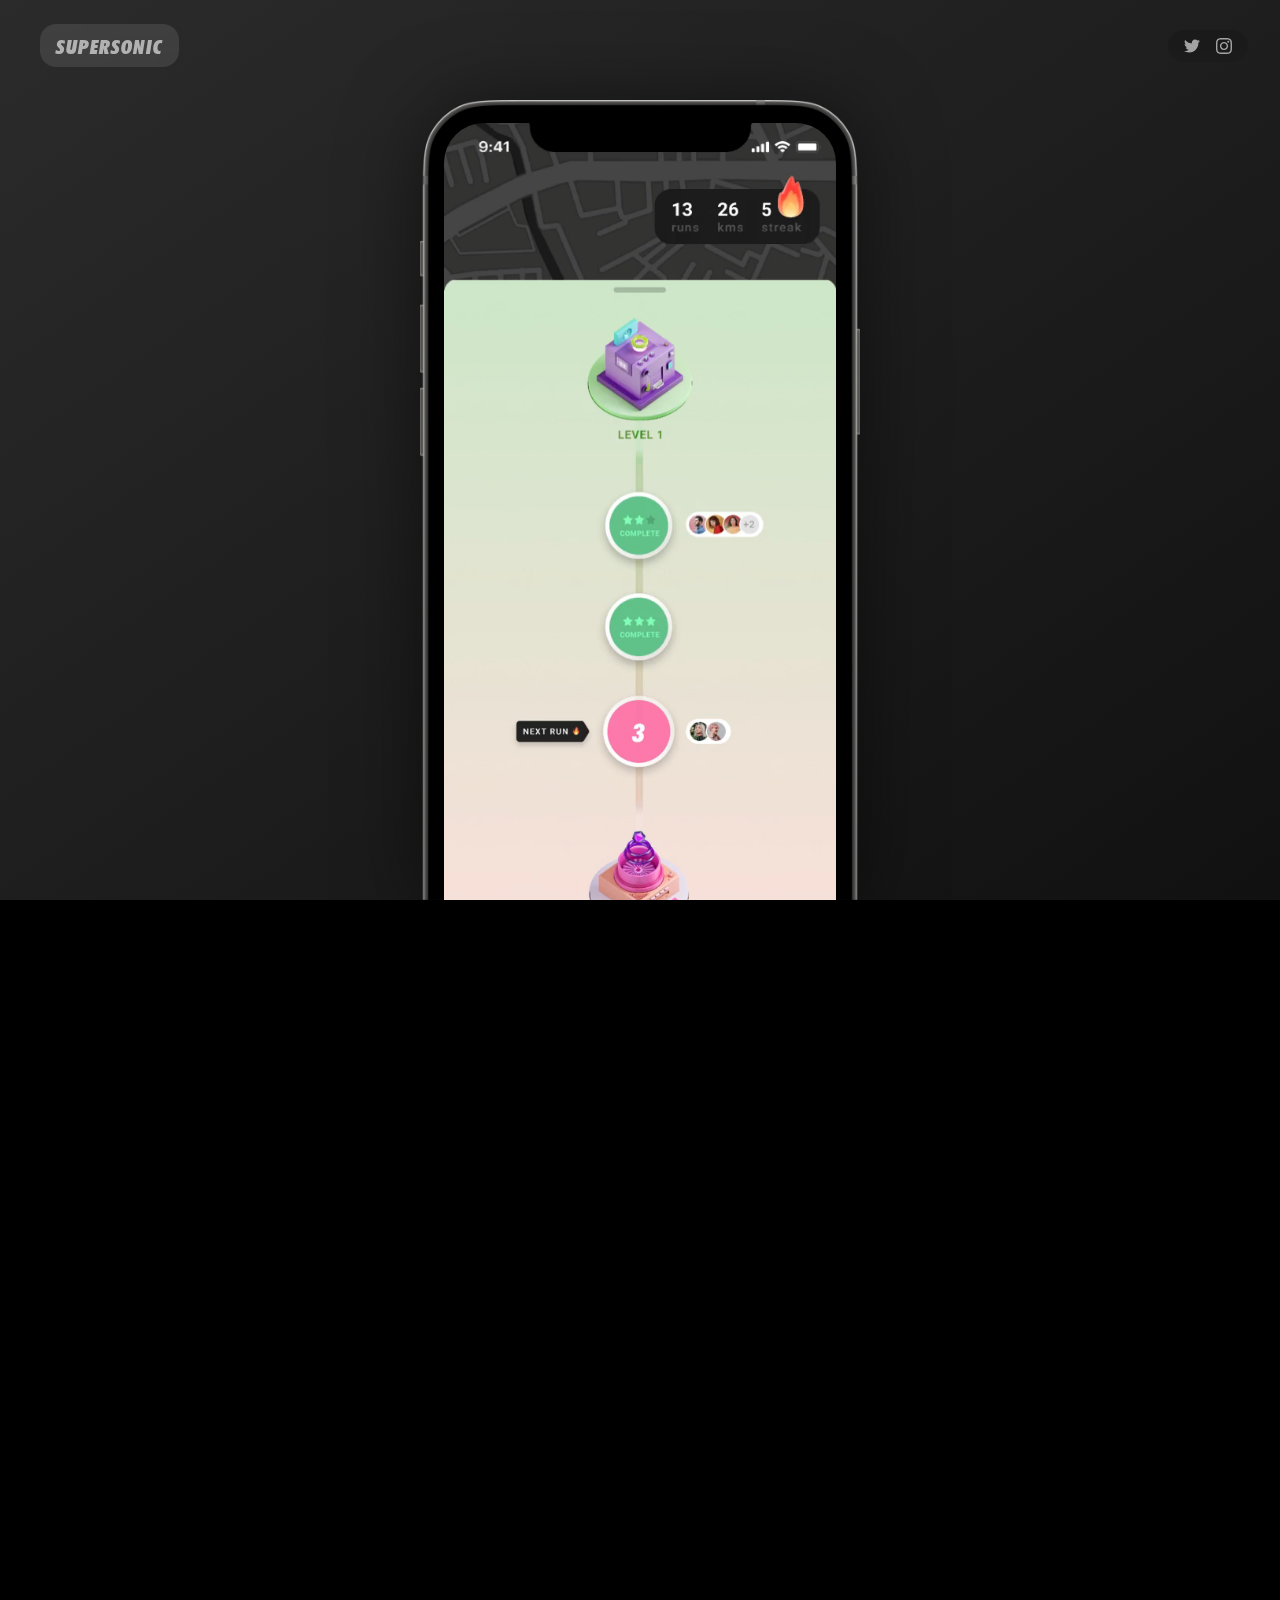
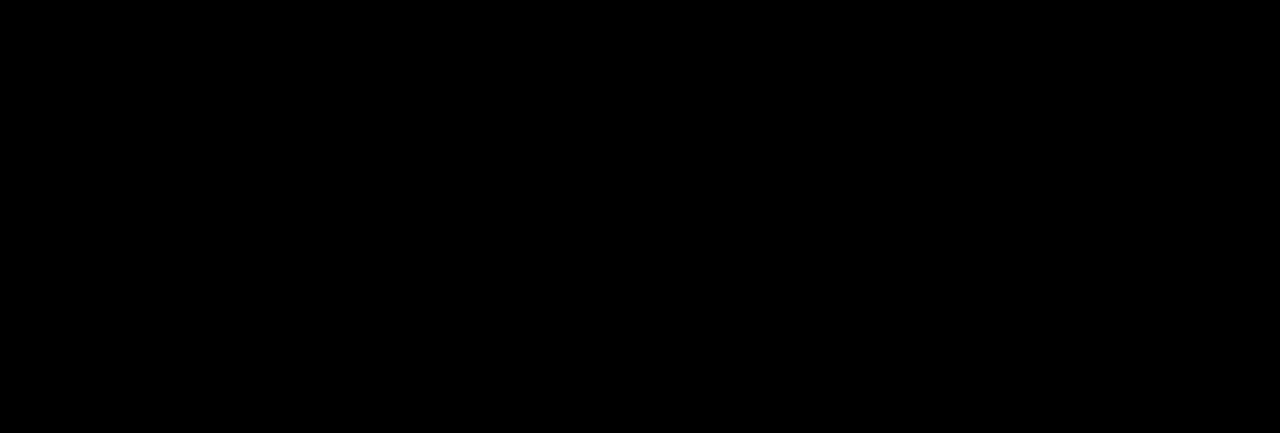
==== commit f96d6588: "add new relic code" ====
--- a/index.html
+++ b/index.html
@@ -34,15 +34,6 @@
             <a href="/" class="logo-top">Supersonic</a>
 
             <div class="social-top">
-                <!-- <a href="#">
-                    <svg width="16" height="16" role="img" viewBox="0 0 24 24" fill="currentColor"
-                        xmlns="http://www.w3.org/2000/svg">
-                        <title>Facebook icon</title>
-                        <path
-                            d="M23.9981 11.9991C23.9981 5.37216 18.626 0 11.9991 0C5.37216 0 0 5.37216 0 11.9991C0 17.9882 4.38789 22.9522 10.1242 23.8524V15.4676H7.07758V11.9991H10.1242V9.35553C10.1242 6.34826 11.9156 4.68714 14.6564 4.68714C15.9692 4.68714 17.3424 4.92149 17.3424 4.92149V7.87439H15.8294C14.3388 7.87439 13.8739 8.79933 13.8739 9.74824V11.9991H17.2018L16.6698 15.4676H13.8739V23.8524C19.6103 22.9522 23.9981 17.9882 23.9981 11.9991Z">
-                        </path>
-                    </svg>
-                </a> -->
                 <a href="https://twitter.com/supersonic_run">
                     <svg width="16" height="16" role="img" viewBox="0 0 24 24" fill="currentColor"
                         xmlns="http://www.w3.org/2000/svg">
@@ -212,6 +203,12 @@
 
     <script src="/scripts/gradient.js"></script>
     <script src="/scripts/form.js"></script>
+    <script type="text/javascript">
+        ;window.NREUM||(NREUM={});NREUM.init={distributed_tracing:{enabled:true},privacy:{cookies_enabled:true}};
+        window.NREUM||(NREUM={}),__nr_require=function(t,e,n){function r(n){if(!e[n]){var o=e[n]={exports:{}};t[n][0].call(o.exports,function(e){var o=t[n][1][e];return r(o||e)},o,o.exports)}return e[n].exports}if("function"==typeof __nr_require)return __nr_require;for(var o=0;o<n.length;o++)r(n[o]);return r}({1:[function(t,e,n){function r(t){try{s.console&&console.log(t)}catch(e){}}var o,i=t("ee"),a=t(29),s={};try{o=localStorage.getItem("__nr_flags").split(","),console&&"function"==typeof console.log&&(s.console=!0,o.indexOf("dev")!==-1&&(s.dev=!0),o.indexOf("nr_dev")!==-1&&(s.nrDev=!0))}catch(c){}s.nrDev&&i.on("internal-error",function(t){r(t.stack)}),s.dev&&i.on("fn-err",function(t,e,n){r(n.stack)}),s.dev&&(r("NR AGENT IN DEVELOPMENT MODE"),r("flags: "+a(s,function(t,e){return t}).join(", ")))},{}],2:[function(t,e,n){function r(t,e,n,r,s){try{l?l-=1:o(s||new UncaughtException(t,e,n),!0)}catch(f){try{i("ierr",[f,c.now(),!0])}catch(d){}}return"function"==typeof u&&u.apply(this,a(arguments))}function UncaughtException(t,e,n){this.message=t||"Uncaught error with no additional information",this.sourceURL=e,this.line=n}function o(t,e){var n=e?null:c.now();i("err",[t,n])}var i=t("handle"),a=t(30),s=t("ee"),c=t("loader"),f=t("gos"),u=window.onerror,d=!1,p="nr@seenError";if(!c.disabled){var l=0;c.features.err=!0,t(1),window.onerror=r;try{throw new Error}catch(h){"stack"in h&&(t(13),t(12),"addEventListener"in window&&t(6),c.xhrWrappable&&t(14),d=!0)}s.on("fn-start",function(t,e,n){d&&(l+=1)}),s.on("fn-err",function(t,e,n){d&&!n[p]&&(f(n,p,function(){return!0}),this.thrown=!0,o(n))}),s.on("fn-end",function(){d&&!this.thrown&&l>0&&(l-=1)}),s.on("internal-error",function(t){i("ierr",[t,c.now(),!0])})}},{}],3:[function(t,e,n){var r=t("loader");r.disabled||(r.features.ins=!0)},{}],4:[function(t,e,n){function r(){L++,C=g.hash,this[u]=y.now()}function o(){L--,g.hash!==C&&i(0,!0);var t=y.now();this[h]=~~this[h]+t-this[u],this[d]=t}function i(t,e){E.emit("newURL",[""+g,e])}function a(t,e){t.on(e,function(){this[e]=y.now()})}var s="-start",c="-end",f="-body",u="fn"+s,d="fn"+c,p="cb"+s,l="cb"+c,h="jsTime",m="fetch",v="addEventListener",w=window,g=w.location,y=t("loader");if(w[v]&&y.xhrWrappable&&!y.disabled){var x=t(10),b=t(11),E=t(8),R=t(6),O=t(13),S=t(7),N=t(14),M=t(9),P=t("ee"),T=P.get("tracer");t(16),y.features.spa=!0;var C,L=0;P.on(u,r),b.on(p,r),M.on(p,r),P.on(d,o),b.on(l,o),M.on(l,o),P.buffer([u,d,"xhr-done","xhr-resolved"]),R.buffer([u]),O.buffer(["setTimeout"+c,"clearTimeout"+s,u]),N.buffer([u,"new-xhr","send-xhr"+s]),S.buffer([m+s,m+"-done",m+f+s,m+f+c]),E.buffer(["newURL"]),x.buffer([u]),b.buffer(["propagate",p,l,"executor-err","resolve"+s]),T.buffer([u,"no-"+u]),M.buffer(["new-jsonp","cb-start","jsonp-error","jsonp-end"]),a(N,"send-xhr"+s),a(P,"xhr-resolved"),a(P,"xhr-done"),a(S,m+s),a(S,m+"-done"),a(M,"new-jsonp"),a(M,"jsonp-end"),a(M,"cb-start"),E.on("pushState-end",i),E.on("replaceState-end",i),w[v]("hashchange",i,!0),w[v]("load",i,!0),w[v]("popstate",function(){i(0,L>1)},!0)}},{}],5:[function(t,e,n){function r(t){}if(window.performance&&window.performance.timing&&window.performance.getEntriesByType){var o=t("ee"),i=t("handle"),a=t(13),s=t(12),c="learResourceTimings",f="addEventListener",u="resourcetimingbufferfull",d="bstResource",p="resource",l="-start",h="-end",m="fn"+l,v="fn"+h,w="bstTimer",g="pushState",y=t("loader");if(!y.disabled){y.features.stn=!0,t(8),"addEventListener"in window&&t(6);var x=NREUM.o.EV;o.on(m,function(t,e){var n=t[0];n instanceof x&&(this.bstStart=y.now())}),o.on(v,function(t,e){var n=t[0];n instanceof x&&i("bst",[n,e,this.bstStart,y.now()])}),a.on(m,function(t,e,n){this.bstStart=y.now(),this.bstType=n}),a.on(v,function(t,e){i(w,[e,this.bstStart,y.now(),this.bstType])}),s.on(m,function(){this.bstStart=y.now()}),s.on(v,function(t,e){i(w,[e,this.bstStart,y.now(),"requestAnimationFrame"])}),o.on(g+l,function(t){this.time=y.now(),this.startPath=location.pathname+location.hash}),o.on(g+h,function(t){i("bstHist",[location.pathname+location.hash,this.startPath,this.time])}),f in window.performance&&(window.performance["c"+c]?window.performance[f](u,function(t){i(d,[window.performance.getEntriesByType(p)]),window.performance["c"+c]()},!1):window.performance[f]("webkit"+u,function(t){i(d,[window.performance.getEntriesByType(p)]),window.performance["webkitC"+c]()},!1)),document[f]("scroll",r,{passive:!0}),document[f]("keypress",r,!1),document[f]("click",r,!1)}}},{}],6:[function(t,e,n){function r(t){for(var e=t;e&&!e.hasOwnProperty(u);)e=Object.getPrototypeOf(e);e&&o(e)}function o(t){s.inPlace(t,[u,d],"-",i)}function i(t,e){return t[1]}var a=t("ee").get("events"),s=t("wrap-function")(a,!0),c=t("gos"),f=XMLHttpRequest,u="addEventListener",d="removeEventListener";e.exports=a,"getPrototypeOf"in Object?(r(document),r(window),r(f.prototype)):f.prototype.hasOwnProperty(u)&&(o(window),o(f.prototype)),a.on(u+"-start",function(t,e){var n=t[1],r=c(n,"nr@wrapped",function(){function t(){if("function"==typeof n.handleEvent)return n.handleEvent.apply(n,arguments)}var e={object:t,"function":n}[typeof n];return e?s(e,"fn-",null,e.name||"anonymous"):n});this.wrapped=t[1]=r}),a.on(d+"-start",function(t){t[1]=this.wrapped||t[1]})},{}],7:[function(t,e,n){function r(t,e,n){var r=t[e];"function"==typeof r&&(t[e]=function(){var t=i(arguments),e={};o.emit(n+"before-start",[t],e);var a;e[m]&&e[m].dt&&(a=e[m].dt);var s=r.apply(this,t);return o.emit(n+"start",[t,a],s),s.then(function(t){return o.emit(n+"end",[null,t],s),t},function(t){throw o.emit(n+"end",[t],s),t})})}var o=t("ee").get("fetch"),i=t(30),a=t(29);e.exports=o;var s=window,c="fetch-",f=c+"body-",u=["arrayBuffer","blob","json","text","formData"],d=s.Request,p=s.Response,l=s.fetch,h="prototype",m="nr@context";d&&p&&l&&(a(u,function(t,e){r(d[h],e,f),r(p[h],e,f)}),r(s,"fetch",c),o.on(c+"end",function(t,e){var n=this;if(e){var r=e.headers.get("content-length");null!==r&&(n.rxSize=r),o.emit(c+"done",[null,e],n)}else o.emit(c+"done",[t],n)}))},{}],8:[function(t,e,n){var r=t("ee").get("history"),o=t("wrap-function")(r);e.exports=r;var i=window.history&&window.history.constructor&&window.history.constructor.prototype,a=window.history;i&&i.pushState&&i.replaceState&&(a=i),o.inPlace(a,["pushState","replaceState"],"-")},{}],9:[function(t,e,n){function r(t){function e(){c.emit("jsonp-end",[],p),t.removeEventListener("load",e,!1),t.removeEventListener("error",n,!1)}function n(){c.emit("jsonp-error",[],p),c.emit("jsonp-end",[],p),t.removeEventListener("load",e,!1),t.removeEventListener("error",n,!1)}var r=t&&"string"==typeof t.nodeName&&"script"===t.nodeName.toLowerCase();if(r){var o="function"==typeof t.addEventListener;if(o){var a=i(t.src);if(a){var u=s(a),d="function"==typeof u.parent[u.key];if(d){var p={};f.inPlace(u.parent,[u.key],"cb-",p),t.addEventListener("load",e,!1),t.addEventListener("error",n,!1),c.emit("new-jsonp",[t.src],p)}}}}}function o(){return"addEventListener"in window}function i(t){var e=t.match(u);return e?e[1]:null}function a(t,e){var n=t.match(p),r=n[1],o=n[3];return o?a(o,e[r]):e[r]}function s(t){var e=t.match(d);return e&&e.length>=3?{key:e[2],parent:a(e[1],window)}:{key:t,parent:window}}var c=t("ee").get("jsonp"),f=t("wrap-function")(c);if(e.exports=c,o()){var u=/[?&](?:callback|cb)=([^&#]+)/,d=/(.*)\.([^.]+)/,p=/^(\w+)(\.|$)(.*)$/,l=["appendChild","insertBefore","replaceChild"];Node&&Node.prototype&&Node.prototype.appendChild?f.inPlace(Node.prototype,l,"dom-"):(f.inPlace(HTMLElement.prototype,l,"dom-"),f.inPlace(HTMLHeadElement.prototype,l,"dom-"),f.inPlace(HTMLBodyElement.prototype,l,"dom-")),c.on("dom-start",function(t){r(t[0])})}},{}],10:[function(t,e,n){var r=t("ee").get("mutation"),o=t("wrap-function")(r),i=NREUM.o.MO;e.exports=r,i&&(window.MutationObserver=function(t){return this instanceof i?new i(o(t,"fn-")):i.apply(this,arguments)},MutationObserver.prototype=i.prototype)},{}],11:[function(t,e,n){function r(t){var e=i.context(),n=s(t,"executor-",e,null,!1),r=new f(n);return i.context(r).getCtx=function(){return e},r}var o=t("wrap-function"),i=t("ee").get("promise"),a=t("ee").getOrSetContext,s=o(i),c=t(29),f=NREUM.o.PR;e.exports=i,f&&(window.Promise=r,["all","race"].forEach(function(t){var e=f[t];f[t]=function(n){function r(t){return function(){i.emit("propagate",[null,!o],a,!1,!1),o=o||!t}}var o=!1;c(n,function(e,n){Promise.resolve(n).then(r("all"===t),r(!1))});var a=e.apply(f,arguments),s=f.resolve(a);return s}}),["resolve","reject"].forEach(function(t){var e=f[t];f[t]=function(t){var n=e.apply(f,arguments);return t!==n&&i.emit("propagate",[t,!0],n,!1,!1),n}}),f.prototype["catch"]=function(t){return this.then(null,t)},f.prototype=Object.create(f.prototype,{constructor:{value:r}}),c(Object.getOwnPropertyNames(f),function(t,e){try{r[e]=f[e]}catch(n){}}),o.wrapInPlace(f.prototype,"then",function(t){return function(){var e=this,n=o.argsToArray.apply(this,arguments),r=a(e);r.promise=e,n[0]=s(n[0],"cb-",r,null,!1),n[1]=s(n[1],"cb-",r,null,!1);var c=t.apply(this,n);return r.nextPromise=c,i.emit("propagate",[e,!0],c,!1,!1),c}}),i.on("executor-start",function(t){t[0]=s(t[0],"resolve-",this,null,!1),t[1]=s(t[1],"resolve-",this,null,!1)}),i.on("executor-err",function(t,e,n){t[1](n)}),i.on("cb-end",function(t,e,n){i.emit("propagate",[n,!0],this.nextPromise,!1,!1)}),i.on("propagate",function(t,e,n){this.getCtx&&!e||(this.getCtx=function(){if(t instanceof Promise)var e=i.context(t);return e&&e.getCtx?e.getCtx():this})}),r.toString=function(){return""+f})},{}],12:[function(t,e,n){var r=t("ee").get("raf"),o=t("wrap-function")(r),i="equestAnimationFrame";e.exports=r,o.inPlace(window,["r"+i,"mozR"+i,"webkitR"+i,"msR"+i],"raf-"),r.on("raf-start",function(t){t[0]=o(t[0],"fn-")})},{}],13:[function(t,e,n){function r(t,e,n){t[0]=a(t[0],"fn-",null,n)}function o(t,e,n){this.method=n,this.timerDuration=isNaN(t[1])?0:+t[1],t[0]=a(t[0],"fn-",this,n)}var i=t("ee").get("timer"),a=t("wrap-function")(i),s="setTimeout",c="setInterval",f="clearTimeout",u="-start",d="-";e.exports=i,a.inPlace(window,[s,"setImmediate"],s+d),a.inPlace(window,[c],c+d),a.inPlace(window,[f,"clearImmediate"],f+d),i.on(c+u,r),i.on(s+u,o)},{}],14:[function(t,e,n){function r(t,e){d.inPlace(e,["onreadystatechange"],"fn-",s)}function o(){var t=this,e=u.context(t);t.readyState>3&&!e.resolved&&(e.resolved=!0,u.emit("xhr-resolved",[],t)),d.inPlace(t,g,"fn-",s)}function i(t){y.push(t),h&&(b?b.then(a):v?v(a):(E=-E,R.data=E))}function a(){for(var t=0;t<y.length;t++)r([],y[t]);y.length&&(y=[])}function s(t,e){return e}function c(t,e){for(var n in t)e[n]=t[n];return e}t(6);var f=t("ee"),u=f.get("xhr"),d=t("wrap-function")(u),p=NREUM.o,l=p.XHR,h=p.MO,m=p.PR,v=p.SI,w="readystatechange",g=["onload","onerror","onabort","onloadstart","onloadend","onprogress","ontimeout"],y=[];e.exports=u;var x=window.XMLHttpRequest=function(t){var e=new l(t);try{u.emit("new-xhr",[e],e),e.addEventListener(w,o,!1)}catch(n){try{u.emit("internal-error",[n])}catch(r){}}return e};if(c(l,x),x.prototype=l.prototype,d.inPlace(x.prototype,["open","send"],"-xhr-",s),u.on("send-xhr-start",function(t,e){r(t,e),i(e)}),u.on("open-xhr-start",r),h){var b=m&&m.resolve();if(!v&&!m){var E=1,R=document.createTextNode(E);new h(a).observe(R,{characterData:!0})}}else f.on("fn-end",function(t){t[0]&&t[0].type===w||a()})},{}],15:[function(t,e,n){function r(t){if(!s(t))return null;var e=window.NREUM;if(!e.loader_config)return null;var n=(e.loader_config.accountID||"").toString()||null,r=(e.loader_config.agentID||"").toString()||null,f=(e.loader_config.trustKey||"").toString()||null;if(!n||!r)return null;var h=l.generateSpanId(),m=l.generateTraceId(),v=Date.now(),w={spanId:h,traceId:m,timestamp:v};return(t.sameOrigin||c(t)&&p())&&(w.traceContextParentHeader=o(h,m),w.traceContextStateHeader=i(h,v,n,r,f)),(t.sameOrigin&&!u()||!t.sameOrigin&&c(t)&&d())&&(w.newrelicHeader=a(h,m,v,n,r,f)),w}function o(t,e){return"00-"+e+"-"+t+"-01"}function i(t,e,n,r,o){var i=0,a="",s=1,c="",f="";return o+"@nr="+i+"-"+s+"-"+n+"-"+r+"-"+t+"-"+a+"-"+c+"-"+f+"-"+e}function a(t,e,n,r,o,i){var a="btoa"in window&&"function"==typeof window.btoa;if(!a)return null;var s={v:[0,1],d:{ty:"Browser",ac:r,ap:o,id:t,tr:e,ti:n}};return i&&r!==i&&(s.d.tk=i),btoa(JSON.stringify(s))}function s(t){return f()&&c(t)}function c(t){var e=!1,n={};if("init"in NREUM&&"distributed_tracing"in NREUM.init&&(n=NREUM.init.distributed_tracing),t.sameOrigin)e=!0;else if(n.allowed_origins instanceof Array)for(var r=0;r<n.allowed_origins.length;r++){var o=h(n.allowed_origins[r]);if(t.hostname===o.hostname&&t.protocol===o.protocol&&t.port===o.port){e=!0;break}}return e}function f(){return"init"in NREUM&&"distributed_tracing"in NREUM.init&&!!NREUM.init.distributed_tracing.enabled}function u(){return"init"in NREUM&&"distributed_tracing"in NREUM.init&&!!NREUM.init.distributed_tracing.exclude_newrelic_header}function d(){return"init"in NREUM&&"distributed_tracing"in NREUM.init&&NREUM.init.distributed_tracing.cors_use_newrelic_header!==!1}function p(){return"init"in NREUM&&"distributed_tracing"in NREUM.init&&!!NREUM.init.distributed_tracing.cors_use_tracecontext_headers}var l=t(26),h=t(17);e.exports={generateTracePayload:r,shouldGenerateTrace:s}},{}],16:[function(t,e,n){function r(t){var e=this.params,n=this.metrics;if(!this.ended){this.ended=!0;for(var r=0;r<p;r++)t.removeEventListener(d[r],this.listener,!1);e.aborted||(n.duration=a.now()-this.startTime,this.loadCaptureCalled||4!==t.readyState?null==e.status&&(e.status=0):i(this,t),n.cbTime=this.cbTime,u.emit("xhr-done",[t],t),s("xhr",[e,n,this.startTime]))}}function o(t,e){var n=c(e),r=t.params;r.host=n.hostname+":"+n.port,r.pathname=n.pathname,t.parsedOrigin=n,t.sameOrigin=n.sameOrigin}function i(t,e){t.params.status=e.status;var n=v(e,t.lastSize);if(n&&(t.metrics.rxSize=n),t.sameOrigin){var r=e.getResponseHeader("X-NewRelic-App-Data");r&&(t.params.cat=r.split(", ").pop())}t.loadCaptureCalled=!0}var a=t("loader");if(a.xhrWrappable&&!a.disabled){var s=t("handle"),c=t(17),f=t(15).generateTracePayload,u=t("ee"),d=["load","error","abort","timeout"],p=d.length,l=t("id"),h=t(22),m=t(21),v=t(18),w=NREUM.o.REQ,g=window.XMLHttpRequest;a.features.xhr=!0,t(14),t(7),u.on("new-xhr",function(t){var e=this;e.totalCbs=0,e.called=0,e.cbTime=0,e.end=r,e.ended=!1,e.xhrGuids={},e.lastSize=null,e.loadCaptureCalled=!1,e.params=this.params||{},e.metrics=this.metrics||{},t.addEventListener("load",function(n){i(e,t)},!1),h&&(h>34||h<10)||window.opera||t.addEventListener("progress",function(t){e.lastSize=t.loaded},!1)}),u.on("open-xhr-start",function(t){this.params={method:t[0]},o(this,t[1]),this.metrics={}}),u.on("open-xhr-end",function(t,e){"loader_config"in NREUM&&"xpid"in NREUM.loader_config&&this.sameOrigin&&e.setRequestHeader("X-NewRelic-ID",NREUM.loader_config.xpid);var n=f(this.parsedOrigin);if(n){var r=!1;n.newrelicHeader&&(e.setRequestHeader("newrelic",n.newrelicHeader),r=!0),n.traceContextParentHeader&&(e.setRequestHeader("traceparent",n.traceContextParentHeader),n.traceContextStateHeader&&e.setRequestHeader("tracestate",n.traceContextStateHeader),r=!0),r&&(this.dt=n)}}),u.on("send-xhr-start",function(t,e){var n=this.metrics,r=t[0],o=this;if(n&&r){var i=m(r);i&&(n.txSize=i)}this.startTime=a.now(),this.listener=function(t){try{"abort"!==t.type||o.loadCaptureCalled||(o.params.aborted=!0),("load"!==t.type||o.called===o.totalCbs&&(o.onloadCalled||"function"!=typeof e.onload))&&o.end(e)}catch(n){try{u.emit("internal-error",[n])}catch(r){}}};for(var s=0;s<p;s++)e.addEventListener(d[s],this.listener,!1)}),u.on("xhr-cb-time",function(t,e,n){this.cbTime+=t,e?this.onloadCalled=!0:this.called+=1,this.called!==this.totalCbs||!this.onloadCalled&&"function"==typeof n.onload||this.end(n)}),u.on("xhr-load-added",function(t,e){var n=""+l(t)+!!e;this.xhrGuids&&!this.xhrGuids[n]&&(this.xhrGuids[n]=!0,this.totalCbs+=1)}),u.on("xhr-load-removed",function(t,e){var n=""+l(t)+!!e;this.xhrGuids&&this.xhrGuids[n]&&(delete this.xhrGuids[n],this.totalCbs-=1)}),u.on("addEventListener-end",function(t,e){e instanceof g&&"load"===t[0]&&u.emit("xhr-load-added",[t[1],t[2]],e)}),u.on("removeEventListener-end",function(t,e){e instanceof g&&"load"===t[0]&&u.emit("xhr-load-removed",[t[1],t[2]],e)}),u.on("fn-start",function(t,e,n){e instanceof g&&("onload"===n&&(this.onload=!0),("load"===(t[0]&&t[0].type)||this.onload)&&(this.xhrCbStart=a.now()))}),u.on("fn-end",function(t,e){this.xhrCbStart&&u.emit("xhr-cb-time",[a.now()-this.xhrCbStart,this.onload,e],e)}),u.on("fetch-before-start",function(t){function e(t,e){var n=!1;return e.newrelicHeader&&(t.set("newrelic",e.newrelicHeader),n=!0),e.traceContextParentHeader&&(t.set("traceparent",e.traceContextParentHeader),e.traceContextStateHeader&&t.set("tracestate",e.traceContextStateHeader),n=!0),n}var n,r=t[1]||{};"string"==typeof t[0]?n=t[0]:t[0]&&t[0].url?n=t[0].url:window.URL&&t[0]&&t[0]instanceof URL&&(n=t[0].href),n&&(this.parsedOrigin=c(n),this.sameOrigin=this.parsedOrigin.sameOrigin);var o=f(this.parsedOrigin);if(o&&(o.newrelicHeader||o.traceContextParentHeader))if("string"==typeof t[0]||window.URL&&t[0]&&t[0]instanceof URL){var i={};for(var a in r)i[a]=r[a];i.headers=new Headers(r.headers||{}),e(i.headers,o)&&(this.dt=o),t.length>1?t[1]=i:t.push(i)}else t[0]&&t[0].headers&&e(t[0].headers,o)&&(this.dt=o)}),u.on("fetch-start",function(t,e){this.params={},this.metrics={},this.startTime=a.now(),t.length>=1&&(this.target=t[0]),t.length>=2&&(this.opts=t[1]);var n,r=this.opts||{},i=this.target;"string"==typeof i?n=i:"object"==typeof i&&i instanceof w?n=i.url:window.URL&&"object"==typeof i&&i instanceof URL&&(n=i.href),o(this,n);var s=(""+(i&&i instanceof w&&i.method||r.method||"GET")).toUpperCase();this.params.method=s,this.txSize=m(r.body)||0}),u.on("fetch-done",function(t,e){this.params||(this.params={}),this.params.status=e?e.status:0;var n;"string"==typeof this.rxSize&&this.rxSize.length>0&&(n=+this.rxSize);var r={txSize:this.txSize,rxSize:n,duration:a.now()-this.startTime};s("xhr",[this.params,r,this.startTime])})}},{}],17:[function(t,e,n){var r={};e.exports=function(t){if(t in r)return r[t];var e=document.createElement("a"),n=window.location,o={};e.href=t,o.port=e.port;var i=e.href.split("://");!o.port&&i[1]&&(o.port=i[1].split("/")[0].split("@").pop().split(":")[1]),o.port&&"0"!==o.port||(o.port="https"===i[0]?"443":"80"),o.hostname=e.hostname||n.hostname,o.pathname=e.pathname,o.protocol=i[0],"/"!==o.pathname.charAt(0)&&(o.pathname="/"+o.pathname);var a=!e.protocol||":"===e.protocol||e.protocol===n.protocol,s=e.hostname===document.domain&&e.port===n.port;return o.sameOrigin=a&&(!e.hostname||s),"/"===o.pathname&&(r[t]=o),o}},{}],18:[function(t,e,n){function r(t,e){var n=t.responseType;return"json"===n&&null!==e?e:"arraybuffer"===n||"blob"===n||"json"===n?o(t.response):"text"===n||""===n||void 0===n?o(t.responseText):void 0}var o=t(21);e.exports=r},{}],19:[function(t,e,n){function r(){}function o(t,e,n){return function(){return i(t,[f.now()].concat(s(arguments)),e?null:this,n),e?void 0:this}}var i=t("handle"),a=t(29),s=t(30),c=t("ee").get("tracer"),f=t("loader"),u=NREUM;"undefined"==typeof window.newrelic&&(newrelic=u);var d=["setPageViewName","setCustomAttribute","setErrorHandler","finished","addToTrace","inlineHit","addRelease"],p="api-",l=p+"ixn-";a(d,function(t,e){u[e]=o(p+e,!0,"api")}),u.addPageAction=o(p+"addPageAction",!0),u.setCurrentRouteName=o(p+"routeName",!0),e.exports=newrelic,u.interaction=function(){return(new r).get()};var h=r.prototype={createTracer:function(t,e){var n={},r=this,o="function"==typeof e;return i(l+"tracer",[f.now(),t,n],r),function(){if(c.emit((o?"":"no-")+"fn-start",[f.now(),r,o],n),o)try{return e.apply(this,arguments)}catch(t){throw c.emit("fn-err",[arguments,this,t],n),t}finally{c.emit("fn-end",[f.now()],n)}}}};a("actionText,setName,setAttribute,save,ignore,onEnd,getContext,end,get".split(","),function(t,e){h[e]=o(l+e)}),newrelic.noticeError=function(t,e){"string"==typeof t&&(t=new Error(t)),i("err",[t,f.now(),!1,e])}},{}],20:[function(t,e,n){function r(t){if(NREUM.init){for(var e=NREUM.init,n=t.split("."),r=0;r<n.length-1;r++)if(e=e[n[r]],"object"!=typeof e)return;return e=e[n[n.length-1]]}}e.exports={getConfiguration:r}},{}],21:[function(t,e,n){e.exports=function(t){if("string"==typeof t&&t.length)return t.length;if("object"==typeof t){if("undefined"!=typeof ArrayBuffer&&t instanceof ArrayBuffer&&t.byteLength)return t.byteLength;if("undefined"!=typeof Blob&&t instanceof Blob&&t.size)return t.size;if(!("undefined"!=typeof FormData&&t instanceof FormData))try{return JSON.stringify(t).length}catch(e){return}}}},{}],22:[function(t,e,n){var r=0,o=navigator.userAgent.match(/Firefox[\/\s](\d+\.\d+)/);o&&(r=+o[1]),e.exports=r},{}],23:[function(t,e,n){function r(){return s.exists&&performance.now?Math.round(performance.now()):(i=Math.max((new Date).getTime(),i))-a}function o(){return i}var i=(new Date).getTime(),a=i,s=t(31);e.exports=r,e.exports.offset=a,e.exports.getLastTimestamp=o},{}],24:[function(t,e,n){function r(t){return!(!t||!t.protocol||"file:"===t.protocol)}e.exports=r},{}],25:[function(t,e,n){function r(t,e){var n=t.getEntries();n.forEach(function(t){"first-paint"===t.name?d("timing",["fp",Math.floor(t.startTime)]):"first-contentful-paint"===t.name&&d("timing",["fcp",Math.floor(t.startTime)])})}function o(t,e){var n=t.getEntries();n.length>0&&d("lcp",[n[n.length-1]])}function i(t){t.getEntries().forEach(function(t){t.hadRecentInput||d("cls",[t])})}function a(t){if(t instanceof h&&!v){var e=Math.round(t.timeStamp),n={type:t.type};e<=p.now()?n.fid=p.now()-e:e>p.offset&&e<=Date.now()?(e-=p.offset,n.fid=p.now()-e):e=p.now(),v=!0,d("timing",["fi",e,n])}}function s(t){"hidden"===t&&d("pageHide",[p.now()])}if(!("init"in NREUM&&"page_view_timing"in NREUM.init&&"enabled"in NREUM.init.page_view_timing&&NREUM.init.page_view_timing.enabled===!1)){var c,f,u,d=t("handle"),p=t("loader"),l=t(28),h=NREUM.o.EV;if("PerformanceObserver"in window&&"function"==typeof window.PerformanceObserver){c=new PerformanceObserver(r);try{c.observe({entryTypes:["paint"]})}catch(m){}f=new PerformanceObserver(o);try{f.observe({entryTypes:["largest-contentful-paint"]})}catch(m){}u=new PerformanceObserver(i);try{u.observe({type:"layout-shift",buffered:!0})}catch(m){}}if("addEventListener"in document){var v=!1,w=["click","keydown","mousedown","pointerdown","touchstart"];w.forEach(function(t){document.addEventListener(t,a,!1)})}l(s)}},{}],26:[function(t,e,n){function r(){function t(){return e?15&e[n++]:16*Math.random()|0}var e=null,n=0,r=window.crypto||window.msCrypto;r&&r.getRandomValues&&(e=r.getRandomValues(new Uint8Array(31)));for(var o,i="xxxxxxxx-xxxx-4xxx-yxxx-xxxxxxxxxxxx",a="",s=0;s<i.length;s++)o=i[s],"x"===o?a+=t().toString(16):"y"===o?(o=3&t()|8,a+=o.toString(16)):a+=o;return a}function o(){return a(16)}function i(){return a(32)}function a(t){function e(){return n?15&n[r++]:16*Math.random()|0}var n=null,r=0,o=window.crypto||window.msCrypto;o&&o.getRandomValues&&Uint8Array&&(n=o.getRandomValues(new Uint8Array(31)));for(var i=[],a=0;a<t;a++)i.push(e().toString(16));return i.join("")}e.exports={generateUuid:r,generateSpanId:o,generateTraceId:i}},{}],27:[function(t,e,n){function r(t,e){if(!o)return!1;if(t!==o)return!1;if(!e)return!0;if(!i)return!1;for(var n=i.split("."),r=e.split("."),a=0;a<r.length;a++)if(r[a]!==n[a])return!1;return!0}var o=null,i=null,a=/Version\/(\S+)\s+Safari/;if(navigator.userAgent){var s=navigator.userAgent,c=s.match(a);c&&s.indexOf("Chrome")===-1&&s.indexOf("Chromium")===-1&&(o="Safari",i=c[1])}e.exports={agent:o,version:i,match:r}},{}],28:[function(t,e,n){function r(t){function e(){t(a&&document[a]?document[a]:document[o]?"hidden":"visible")}"addEventListener"in document&&i&&document.addEventListener(i,e,!1)}e.exports=r;var o,i,a;"undefined"!=typeof document.hidden?(o="hidden",i="visibilitychange",a="visibilityState"):"undefined"!=typeof document.msHidden?(o="msHidden",i="msvisibilitychange"):"undefined"!=typeof document.webkitHidden&&(o="webkitHidden",i="webkitvisibilitychange",a="webkitVisibilityState")},{}],29:[function(t,e,n){function r(t,e){var n=[],r="",i=0;for(r in t)o.call(t,r)&&(n[i]=e(r,t[r]),i+=1);return n}var o=Object.prototype.hasOwnProperty;e.exports=r},{}],30:[function(t,e,n){function r(t,e,n){e||(e=0),"undefined"==typeof n&&(n=t?t.length:0);for(var r=-1,o=n-e||0,i=Array(o<0?0:o);++r<o;)i[r]=t[e+r];return i}e.exports=r},{}],31:[function(t,e,n){e.exports={exists:"undefined"!=typeof window.performance&&window.performance.timing&&"undefined"!=typeof window.performance.timing.navigationStart}},{}],ee:[function(t,e,n){function r(){}function o(t){function e(t){return t&&t instanceof r?t:t?f(t,c,a):a()}function n(n,r,o,i,a){if(a!==!1&&(a=!0),!l.aborted||i){t&&a&&t(n,r,o);for(var s=e(o),c=m(n),f=c.length,u=0;u<f;u++)c[u].apply(s,r);var p=d[y[n]];return p&&p.push([x,n,r,s]),s}}function i(t,e){g[t]=m(t).concat(e)}function h(t,e){var n=g[t];if(n)for(var r=0;r<n.length;r++)n[r]===e&&n.splice(r,1)}function m(t){return g[t]||[]}function v(t){return p[t]=p[t]||o(n)}function w(t,e){l.aborted||u(t,function(t,n){e=e||"feature",y[n]=e,e in d||(d[e]=[])})}var g={},y={},x={on:i,addEventListener:i,removeEventListener:h,emit:n,get:v,listeners:m,context:e,buffer:w,abort:s,aborted:!1};return x}function i(t){return f(t,c,a)}function a(){return new r}function s(){(d.api||d.feature)&&(l.aborted=!0,d=l.backlog={})}var c="nr@context",f=t("gos"),u=t(29),d={},p={},l=e.exports=o();e.exports.getOrSetContext=i,l.backlog=d},{}],gos:[function(t,e,n){function r(t,e,n){if(o.call(t,e))return t[e];var r=n();if(Object.defineProperty&&Object.keys)try{return Object.defineProperty(t,e,{value:r,writable:!0,enumerable:!1}),r}catch(i){}return t[e]=r,r}var o=Object.prototype.hasOwnProperty;e.exports=r},{}],handle:[function(t,e,n){function r(t,e,n,r){o.buffer([t],r),o.emit(t,e,n)}var o=t("ee").get("handle");e.exports=r,r.ee=o},{}],id:[function(t,e,n){function r(t){var e=typeof t;return!t||"object"!==e&&"function"!==e?-1:t===window?0:a(t,i,function(){return o++})}var o=1,i="nr@id",a=t("gos");e.exports=r},{}],loader:[function(t,e,n){function r(){if(!S++){var t=O.info=NREUM.info,e=m.getElementsByTagName("script")[0];if(setTimeout(f.abort,3e4),!(t&&t.licenseKey&&t.applicationID&&e))return f.abort();c(E,function(e,n){t[e]||(t[e]=n)});var n=a();s("mark",["onload",n+O.offset],null,"api"),s("timing",["load",n]);var r=m.createElement("script");0===t.agent.indexOf("http://")||0===t.agent.indexOf("https://")?r.src=t.agent:r.src=l+"://"+t.agent,e.parentNode.insertBefore(r,e)}}function o(){"complete"===m.readyState&&i()}function i(){s("mark",["domContent",a()+O.offset],null,"api")}var a=t(23),s=t("handle"),c=t(29),f=t("ee"),u=t(27),d=t(24),p=t(20),l=p.getConfiguration("ssl")===!1?"http":"https",h=window,m=h.document,v="addEventListener",w="attachEvent",g=h.XMLHttpRequest,y=g&&g.prototype,x=!d(h.location);NREUM.o={ST:setTimeout,SI:h.setImmediate,CT:clearTimeout,XHR:g,REQ:h.Request,EV:h.Event,PR:h.Promise,MO:h.MutationObserver};var b=""+location,E={beacon:"bam.nr-data.net",errorBeacon:"bam.nr-data.net",agent:"js-agent.newrelic.com/nr-spa-1210.min.js"},R=g&&y&&y[v]&&!/CriOS/.test(navigator.userAgent),O=e.exports={offset:a.getLastTimestamp(),now:a,origin:b,features:{},xhrWrappable:R,userAgent:u,disabled:x};if(!x){t(19),t(25),m[v]?(m[v]("DOMContentLoaded",i,!1),h[v]("load",r,!1)):(m[w]("onreadystatechange",o),h[w]("onload",r)),s("mark",["firstbyte",a.getLastTimestamp()],null,"api");var S=0}},{}],"wrap-function":[function(t,e,n){function r(t,e){function n(e,n,r,c,f){function nrWrapper(){var i,a,u,p;try{a=this,i=d(arguments),u="function"==typeof r?r(i,a):r||{}}catch(l){o([l,"",[i,a,c],u],t)}s(n+"start",[i,a,c],u,f);try{return p=e.apply(a,i)}catch(h){throw s(n+"err",[i,a,h],u,f),h}finally{s(n+"end",[i,a,p],u,f)}}return a(e)?e:(n||(n=""),nrWrapper[p]=e,i(e,nrWrapper,t),nrWrapper)}function r(t,e,r,o,i){r||(r="");var s,c,f,u="-"===r.charAt(0);for(f=0;f<e.length;f++)c=e[f],s=t[c],a(s)||(t[c]=n(s,u?c+r:r,o,c,i))}function s(n,r,i,a){if(!h||e){var s=h;h=!0;try{t.emit(n,r,i,e,a)}catch(c){o([c,n,r,i],t)}h=s}}return t||(t=u),n.inPlace=r,n.flag=p,n}function o(t,e){e||(e=u);try{e.emit("internal-error",t)}catch(n){}}function i(t,e,n){if(Object.defineProperty&&Object.keys)try{var r=Object.keys(t);return r.forEach(function(n){Object.defineProperty(e,n,{get:function(){return t[n]},set:function(e){return t[n]=e,e}})}),e}catch(i){o([i],n)}for(var a in t)l.call(t,a)&&(e[a]=t[a]);return e}function a(t){return!(t&&t instanceof Function&&t.apply&&!t[p])}function s(t,e){var n=e(t);return n[p]=t,i(t,n,u),n}function c(t,e,n){var r=t[e];t[e]=s(r,n)}function f(){for(var t=arguments.length,e=new Array(t),n=0;n<t;++n)e[n]=arguments[n];return e}var u=t("ee"),d=t(30),p="nr@original",l=Object.prototype.hasOwnProperty,h=!1;e.exports=r,e.exports.wrapFunction=s,e.exports.wrapInPlace=c,e.exports.argsToArray=f},{}]},{},["loader",2,16,5,3,4]);
+        ;NREUM.loader_config={accountID:"3218289",trustKey:"3218289",agentID:"1086524568",licenseKey:"NRJS-cb65dc059056ac59c00",applicationID:"1086524568"}
+        ;NREUM.info={beacon:"bam.nr-data.net",errorBeacon:"bam.nr-data.net",licenseKey:"NRJS-cb65dc059056ac59c00",applicationID:"1086524568",sa:1}
+    </script>    
 </body>
 
 </html>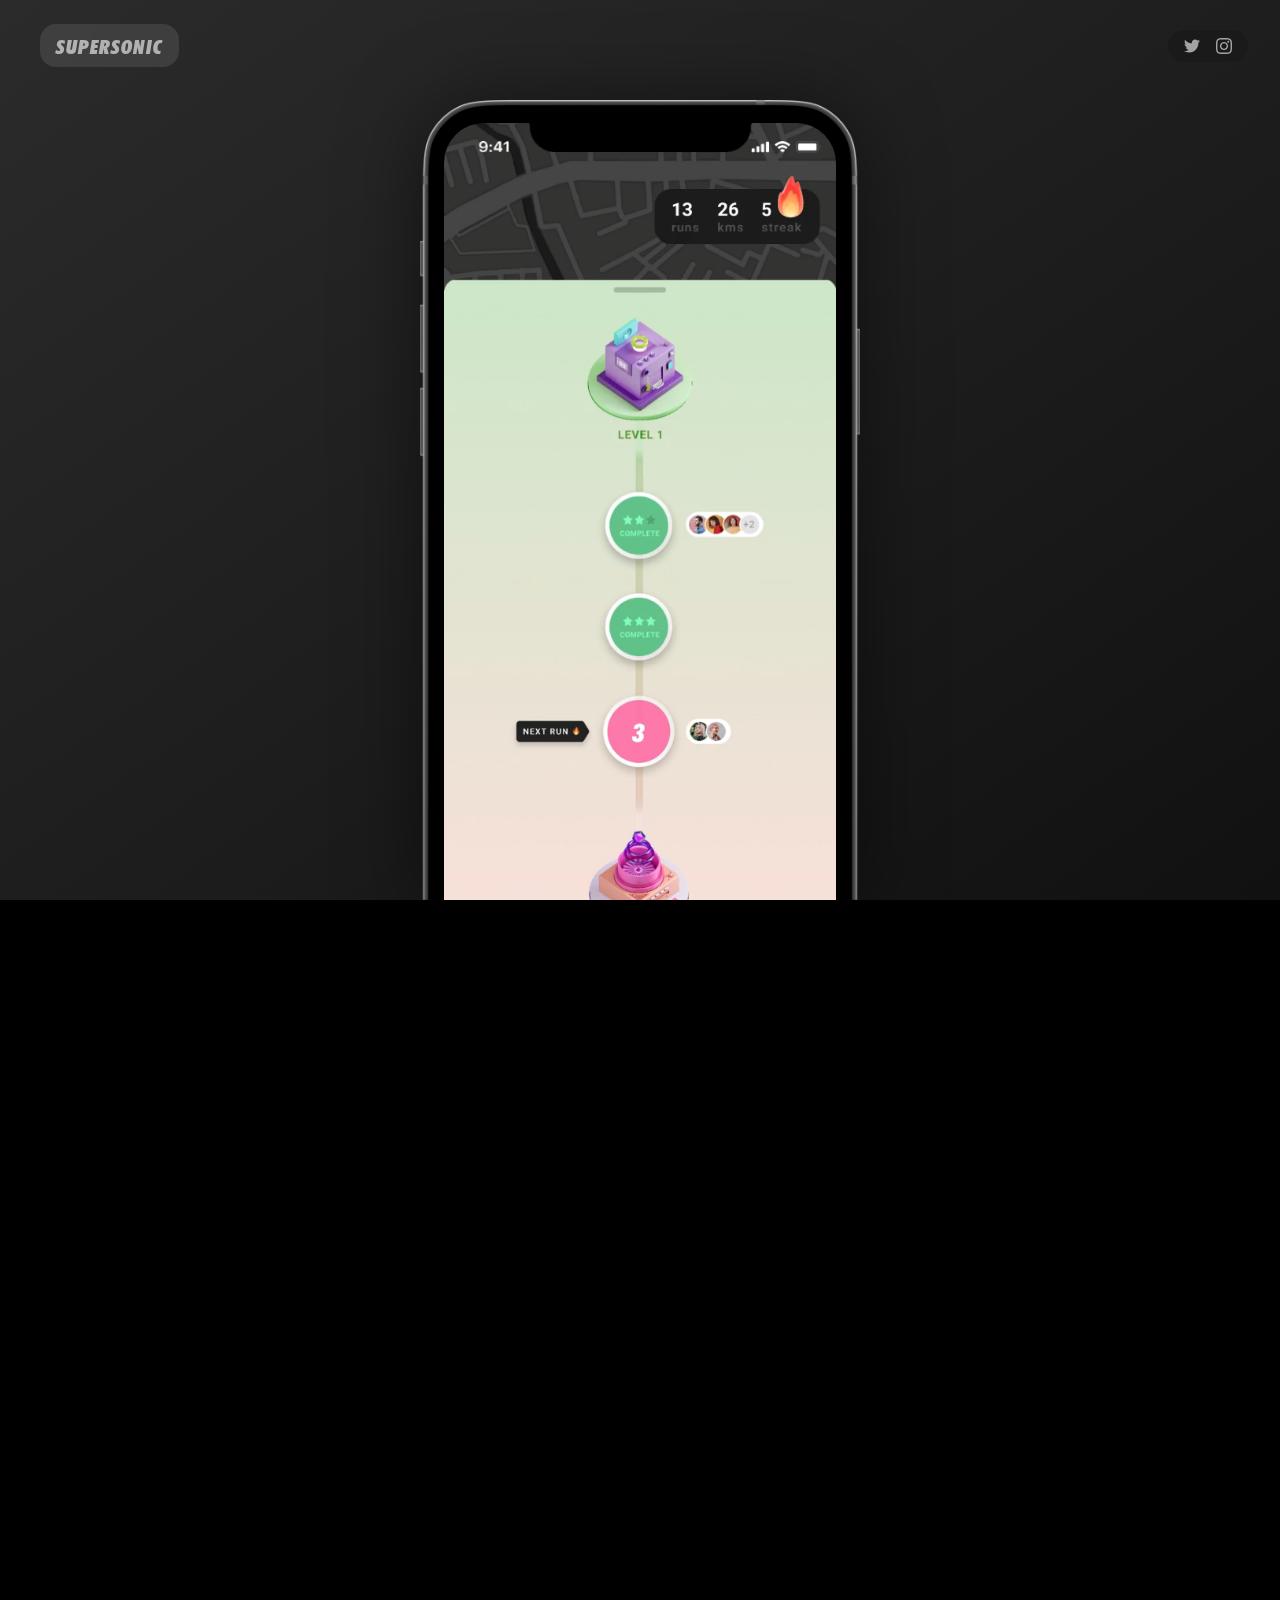
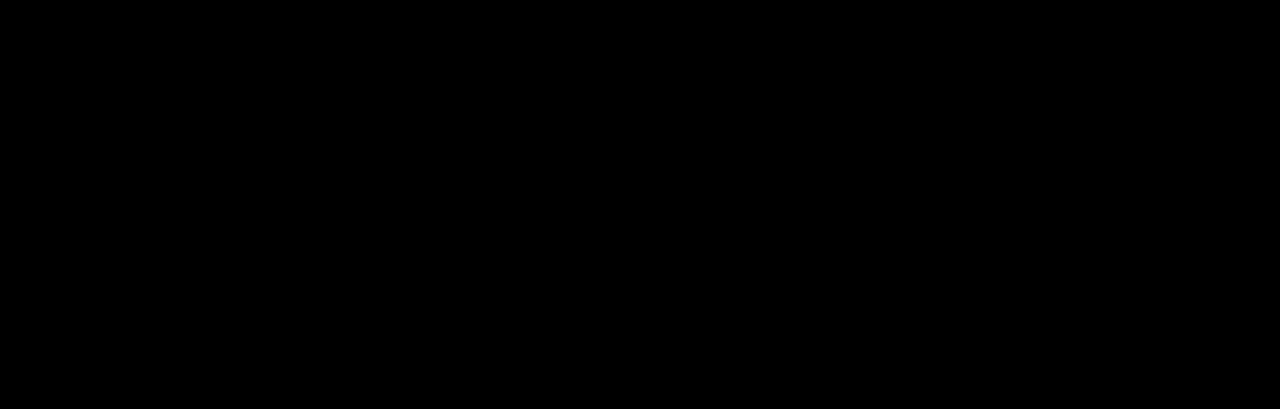
==== commit a00b93f5: "removing karan name from website" ====
--- a/index.html
+++ b/index.html
@@ -98,7 +98,6 @@
                         Copyright &copy; 2021 Supersonic Inc. All Rights Reserved. <br />
                         Made by 
                         <a rel="noreferrer" target="_blank" href="https://twitter.com/felixjamestin">Felix Jamestin</a>, 
-                        <a rel="noreferrer" target="_blank" href="https://twitter.com/thekaranchawla">Karan Chawla</a>, 
                         <a rel="noreferrer" target="_blank" href="https://www.linkedin.com/in/puneetgoyal08/">Puneet Goyal</a>, and 
                         <a rel="noreferrer" target="_blank" href="https://twitter.com/kushsolitary">Kushagra Agarwal</a>.
                     </p>
@@ -135,7 +134,6 @@
                         Copyright &copy; 2021 Supersonic Inc. All Rights Reserved. <br />
                         Made by 
                         <a target="_blank" href="https://twitter.com/felixjamestin">Felix Jamestin</a>, 
-                        <a target="_blank" href="https://twitter.com/thekaranchawla">Karan Chawla</a>, 
                         <a target="_blank" href="https://www.linkedin.com/in/puneetgoyal08/">Puneet Goyal</a>, and 
                         <a target="_blank" href="https://twitter.com/kushsolitary">Kushagra Agarwal</a>.
                     </p>
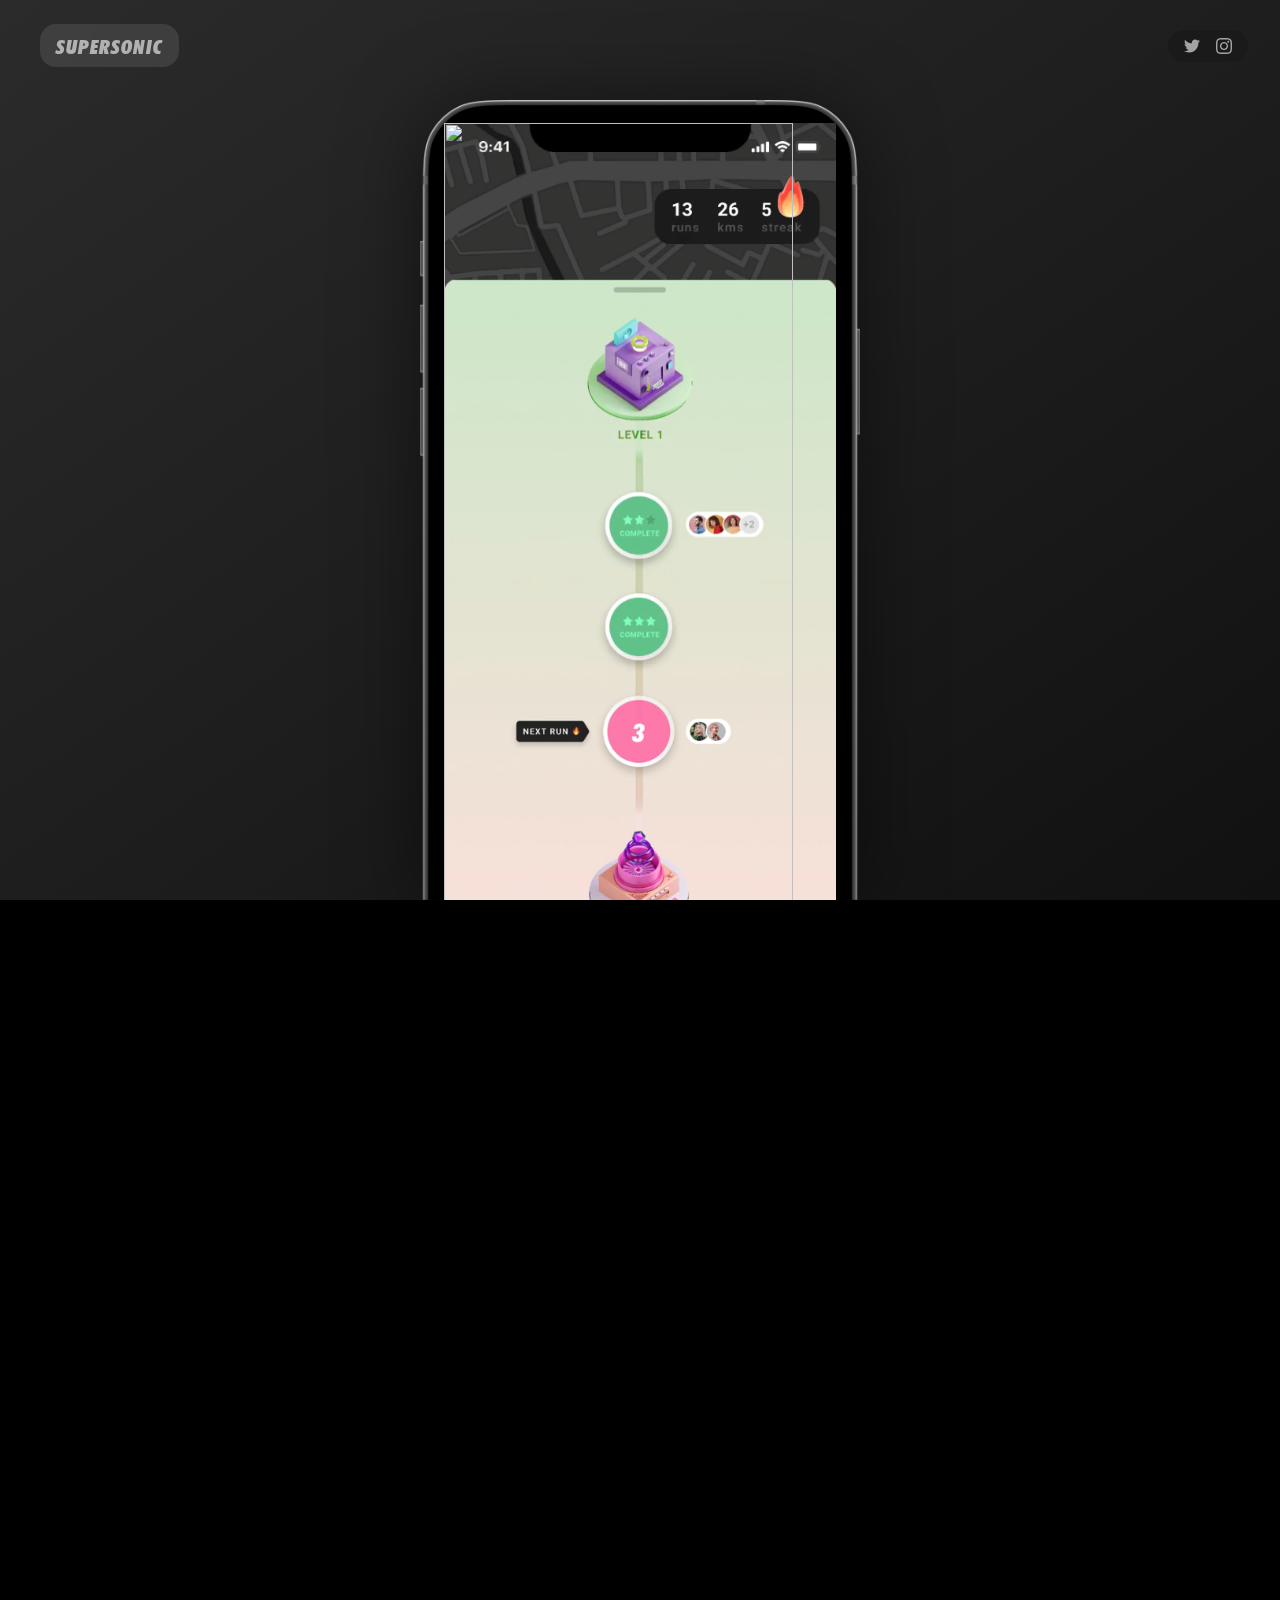
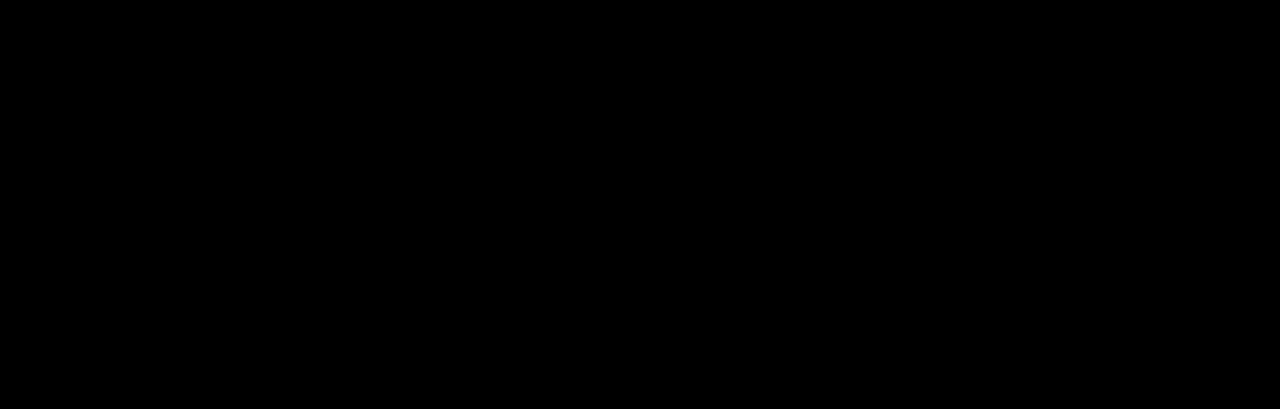
==== commit 81a9fbe3: "add privacy policy" ====
--- a/index.html
+++ b/index.html
@@ -8,10 +8,10 @@
     <meta http-equiv="Content-Security-Policy" content="upgrade-insecure-requests">
 
     <title>Supersonic</title>
-    <meta name="description" content="Go from zero to regularly running 5kms in just 90 days. Feel your body in motion, get fit and come alive.">
+    <meta name="description" content="Go from zero to regularly running 5kms in just 9 weeks. Feel your body in motion, get fit and come alive.">
 
     <meta property="og:title" content="Supersonic">
-    <meta property="og:description" content="Go from zero to regularly running 5kms in just 90 days. Feel your body in motion, get fit and come alive.">
+    <meta property="og:description" content="Go from zero to regularly running 5kms in just 9 weeks. Feel your body in motion, get fit and come alive.">
     <meta property="og:image" content="/assets/images/thumbnail.jpg">
     <meta property="og:url" content="https://supersonic.run">
     <meta name="twitter:card" content="summary_large_image">
--- a/css/style.css
+++ b/css/style.css
@@ -30,6 +30,21 @@
 body.modal-open .modal {
     visibility: visible;
     opacity: 1;
+}
+
+.text-content {
+    position: relative;
+    z-index: 2;
+}
+
+.text-content .embedded-doc > div {
+    width: 100%;
+    height: 100vh;
+    border: 0;
+    background: transparent;
+    max-width: 1200px;
+    padding: 24px;
+    margin: 0 auto;
 }
 
 .wrapper {
@@ -84,6 +99,16 @@
     -moz-transform: translateX(-100%);
     -ms-transform: translateX(-100%);
     -o-transform: translateX(-100%);
+}
+
+.gradient-canvas--full {
+    animation: none;
+    transform: none;
+    -webkit-transform: none;
+    -moz-transform: none;
+    -ms-transform: none;
+    -o-transform: none;
+    -webkit-animation: none;
 }
 
 .wrapper:after {
@@ -365,11 +390,16 @@
     top: 2.55%;
     width: 89%;
     height: 95%;
-    border-radius: 40px;
-    -webkit-border-radius: 40px;
-    -moz-border-radius: 40px;
-    -ms-border-radius: 40px;
-    -o-border-radius: 40px;
+}
+
+.phone .video-mask {
+    position: absolute;
+    left: 5.5%;
+    top: 2.55%;
+    width: 89%;
+    height: 95%;
+    background: url(/assets/images/video-mask.png) no-repeat;
+    background-size: contain
 }
 
 .video-container {
@@ -379,6 +409,7 @@
 }
 
 .aspect-ratio-box {
+    position: relative;
     width: 100%;
     height: 0;
     top: 64px;
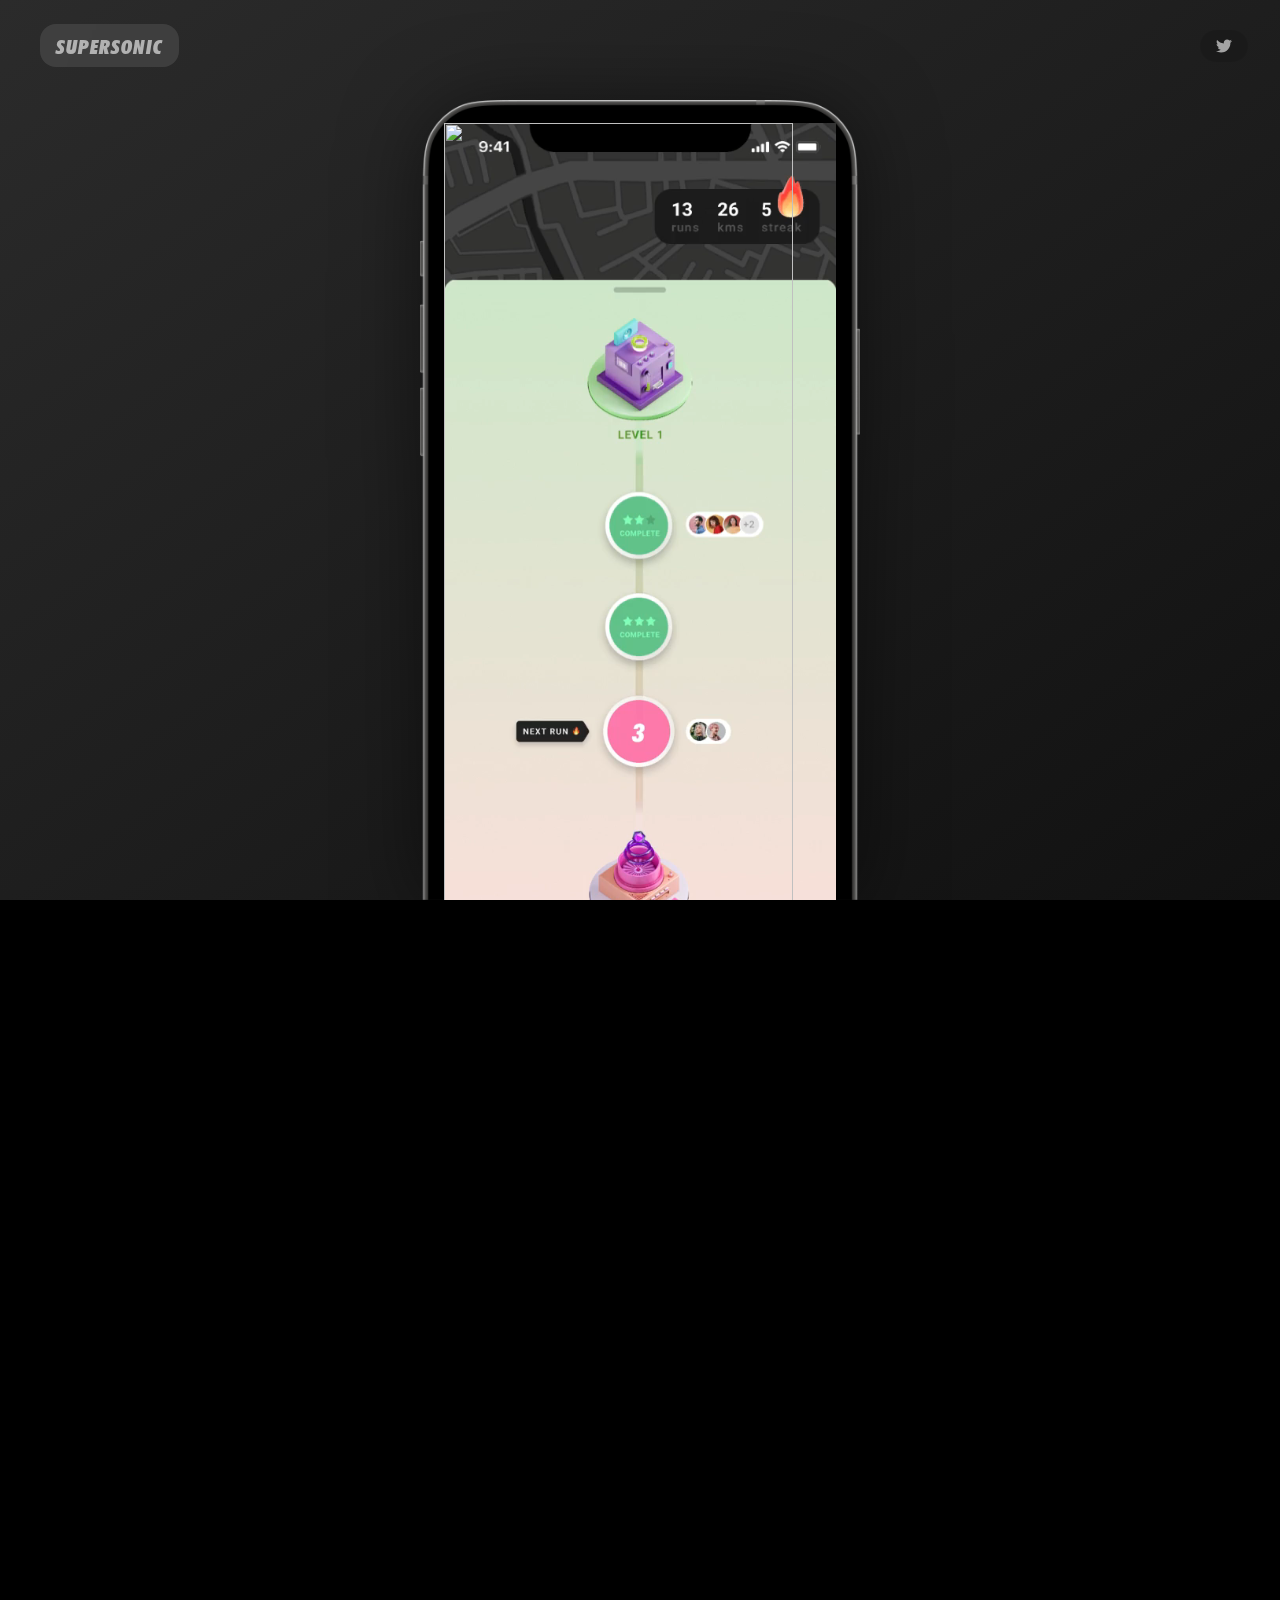
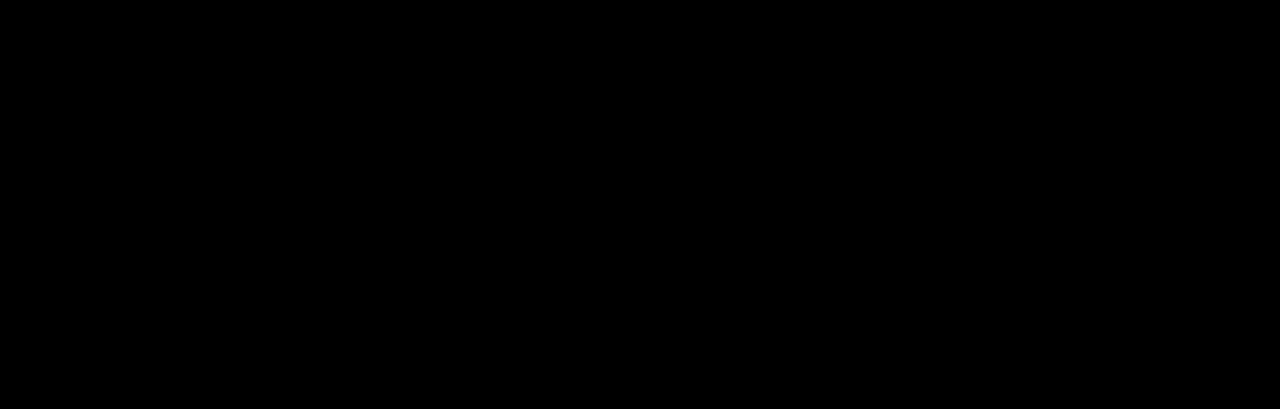
==== commit 5497d36a: "Update social handle + signup link to tally" ====
--- a/index.html
+++ b/index.html
@@ -34,14 +34,16 @@
             <a href="/" class="logo-top">Supersonic</a>
 
             <div class="social-top">
-                <a href="https://twitter.com/supersonic_run">
+                <a href="https://twitter.com/HelloSupersonic">
                     <svg width="16" height="16" role="img" viewBox="0 0 24 24" fill="currentColor"
                         xmlns="http://www.w3.org/2000/svg">
                         <title>Twitter icon</title>
                         <path
                             d="M23.954 4.569c-.885.389-1.83.654-2.825.775 1.014-.611 1.794-1.574 2.163-2.723-.951.555-2.005.959-3.127 1.184-.896-.959-2.173-1.559-3.591-1.559-2.717 0-4.92 2.203-4.92 4.917 0 .39.045.765.127 1.124C7.691 8.094 4.066 6.13 1.64 3.161c-.427.722-.666 1.561-.666 2.475 0 1.71.87 3.213 2.188 4.096-.807-.026-1.566-.248-2.228-.616v.061c0 2.385 1.693 4.374 3.946 4.827-.413.111-.849.171-1.296.171-.314 0-.615-.03-.916-.086.631 1.953 2.445 3.377 4.604 3.417-1.68 1.319-3.809 2.105-6.102 2.105-.39 0-.779-.023-1.17-.067 2.189 1.394 4.768 2.209 7.557 2.209 9.054 0 13.999-7.496 13.999-13.986 0-.209 0-.42-.015-.63.961-.689 1.8-1.56 2.46-2.548l-.047-.02z">
                         </path>
-                    </svg> </a>
+                    </svg> 
+                </a>
+                <!--
                 <a href="https://www.instagram.com/supersonic_run">
                     <svg width="16" height="16" role="img" viewBox="0 0 24 24" fill="currentColor"
                         xmlns="http://www.w3.org/2000/svg">
@@ -49,7 +51,9 @@
                         <path
                             d="M12 0C8.74 0 8.333.015 7.053.072 5.775.132 4.905.333 4.14.63c-.789.306-1.459.717-2.126 1.384S.935 3.35.63 4.14C.333 4.905.131 5.775.072 7.053.012 8.333 0 8.74 0 12s.015 3.667.072 4.947c.06 1.277.261 2.148.558 2.913.306.788.717 1.459 1.384 2.126.667.666 1.336 1.079 2.126 1.384.766.296 1.636.499 2.913.558C8.333 23.988 8.74 24 12 24s3.667-.015 4.947-.072c1.277-.06 2.148-.262 2.913-.558.788-.306 1.459-.718 2.126-1.384.666-.667 1.079-1.335 1.384-2.126.296-.765.499-1.636.558-2.913.06-1.28.072-1.687.072-4.947s-.015-3.667-.072-4.947c-.06-1.277-.262-2.149-.558-2.913-.306-.789-.718-1.459-1.384-2.126C21.319 1.347 20.651.935 19.86.63c-.765-.297-1.636-.499-2.913-.558C15.667.012 15.26 0 12 0zm0 2.16c3.203 0 3.585.016 4.85.071 1.17.055 1.805.249 2.227.415.562.217.96.477 1.382.896.419.42.679.819.896 1.381.164.422.36 1.057.413 2.227.057 1.266.07 1.646.07 4.85s-.015 3.585-.074 4.85c-.061 1.17-.256 1.805-.421 2.227-.224.562-.479.96-.899 1.382-.419.419-.824.679-1.38.896-.42.164-1.065.36-2.235.413-1.274.057-1.649.07-4.859.07-3.211 0-3.586-.015-4.859-.074-1.171-.061-1.816-.256-2.236-.421-.569-.224-.96-.479-1.379-.899-.421-.419-.69-.824-.9-1.38-.165-.42-.359-1.065-.42-2.235-.045-1.26-.061-1.649-.061-4.844 0-3.196.016-3.586.061-4.861.061-1.17.255-1.814.42-2.234.21-.57.479-.96.9-1.381.419-.419.81-.689 1.379-.898.42-.166 1.051-.361 2.221-.421 1.275-.045 1.65-.06 4.859-.06l.045.03zm0 3.678c-3.405 0-6.162 2.76-6.162 6.162 0 3.405 2.76 6.162 6.162 6.162 3.405 0 6.162-2.76 6.162-6.162 0-3.405-2.76-6.162-6.162-6.162zM12 16c-2.21 0-4-1.79-4-4s1.79-4 4-4 4 1.79 4 4-1.79 4-4 4zm7.846-10.405c0 .795-.646 1.44-1.44 1.44-.795 0-1.44-.646-1.44-1.44 0-.794.646-1.439 1.44-1.439.793-.001 1.44.645 1.44 1.439z">
                         </path>
-                    </svg> </a>
+                    </svg> 
+                </a>
+                !-->
             </div>
         </header>
 
@@ -67,7 +71,7 @@
                         Feel your body in motion, get fit and come alive.
                     </p>
 
-                    <a href="#" class="button  open-modal  umami--click--signup-button">
+                    <a href="https://tally.so/r/mJZVdm" class="button  umami--click--signup-button">
                         <svg width="20" height="20" role="img" viewBox="0 0 24 24" fill="currentColor"
                             xmlns="http://www.w3.org/2000/svg">
                             <title>Apple icon</title>
@@ -209,4 +213,4 @@
     </script>    
 </body>
 
-</html>+</html>
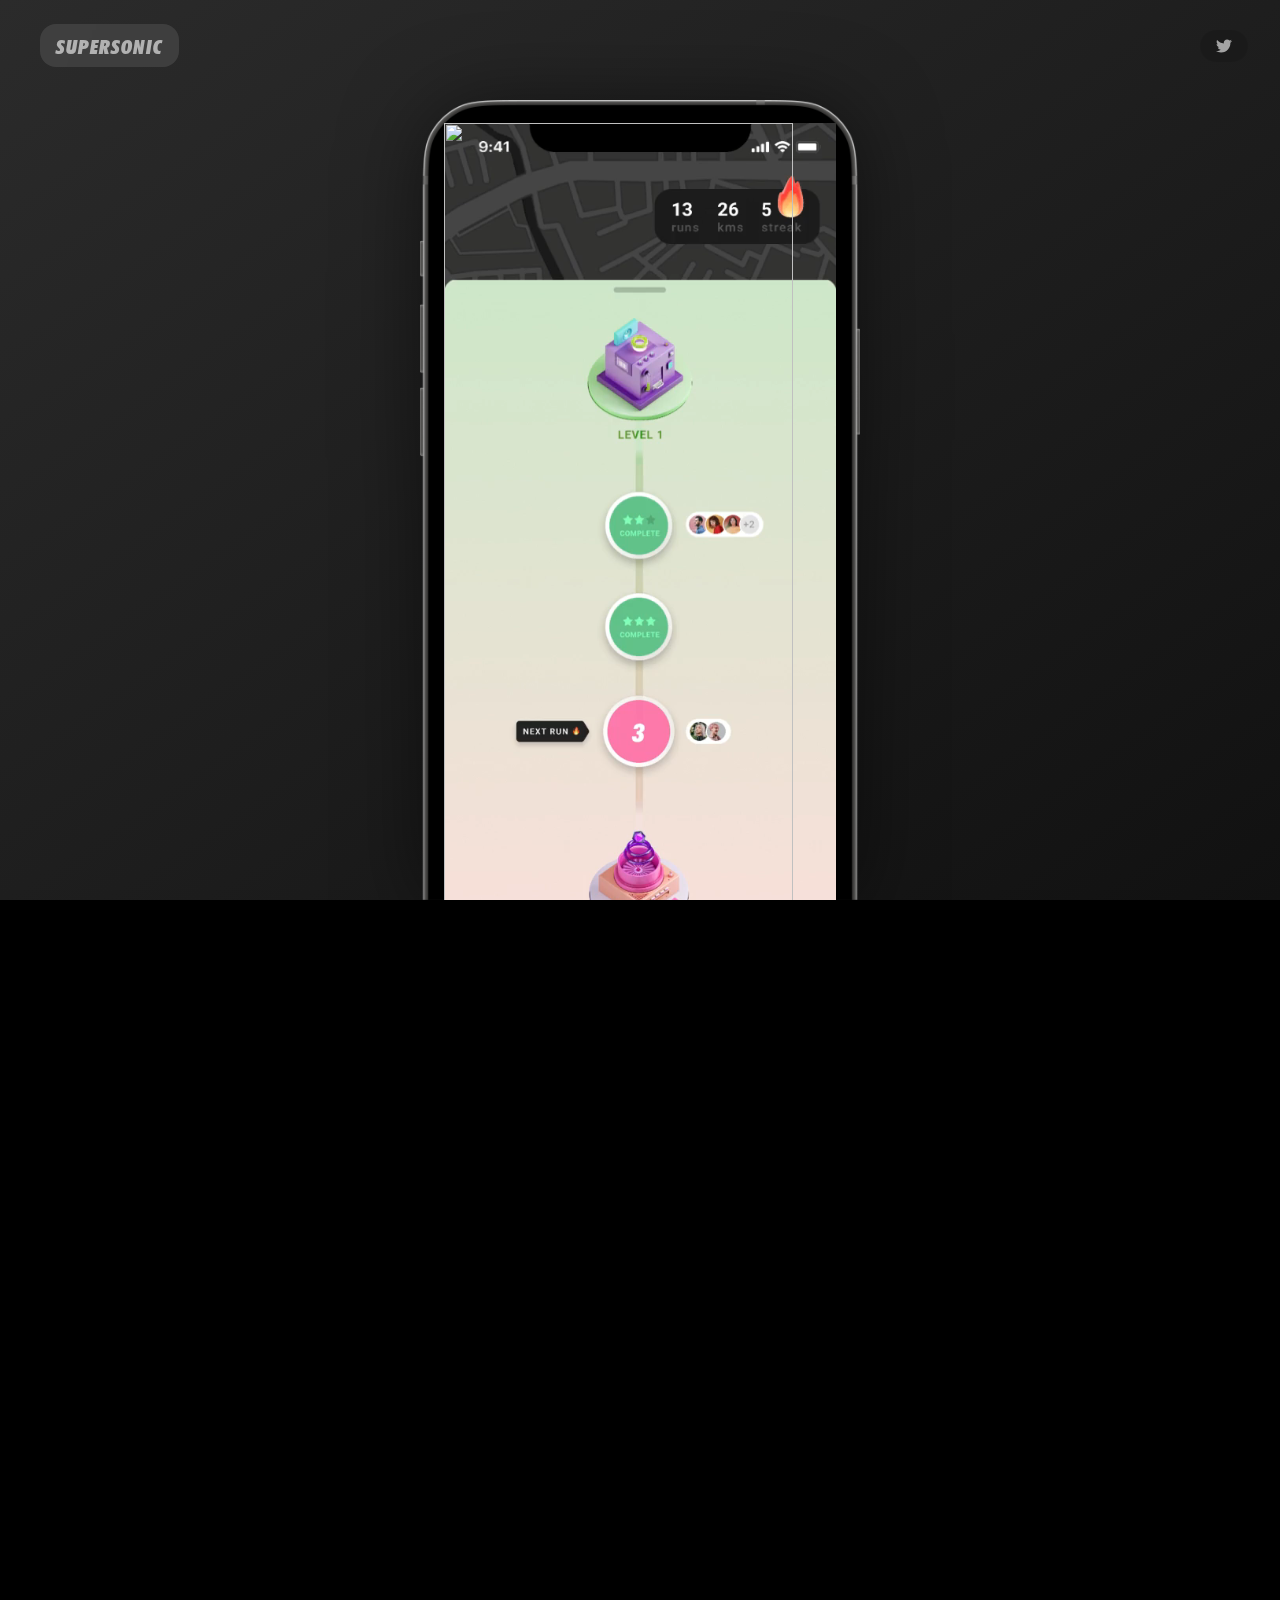
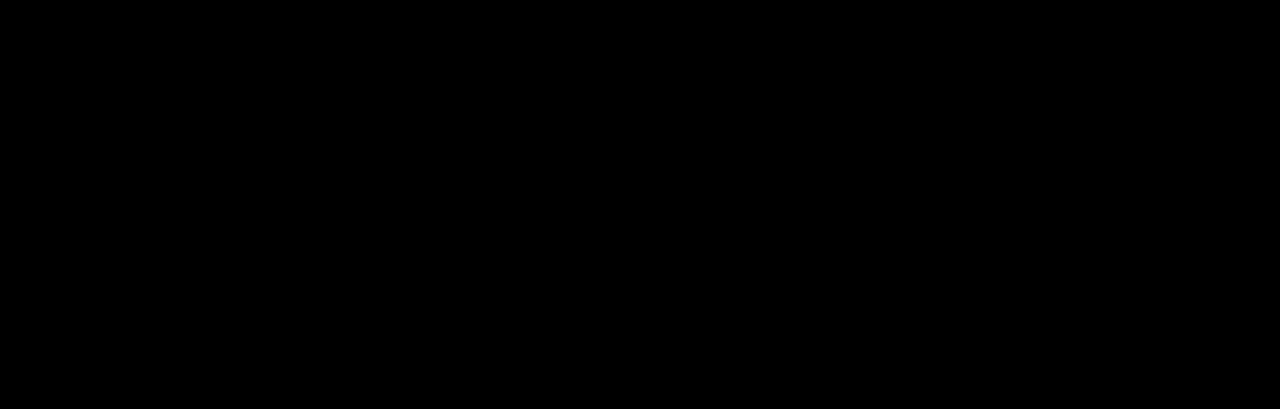
==== commit 465ef79b: "another" ====
--- a/index.html
+++ b/index.html
@@ -204,6 +204,7 @@
     </div>
 
     <script src="/scripts/gradient.js"></script>
+    
     <script src="/scripts/form.js"></script>
     <script type="text/javascript">
         ;window.NREUM||(NREUM={});NREUM.init={distributed_tracing:{enabled:true},privacy:{cookies_enabled:true}};
